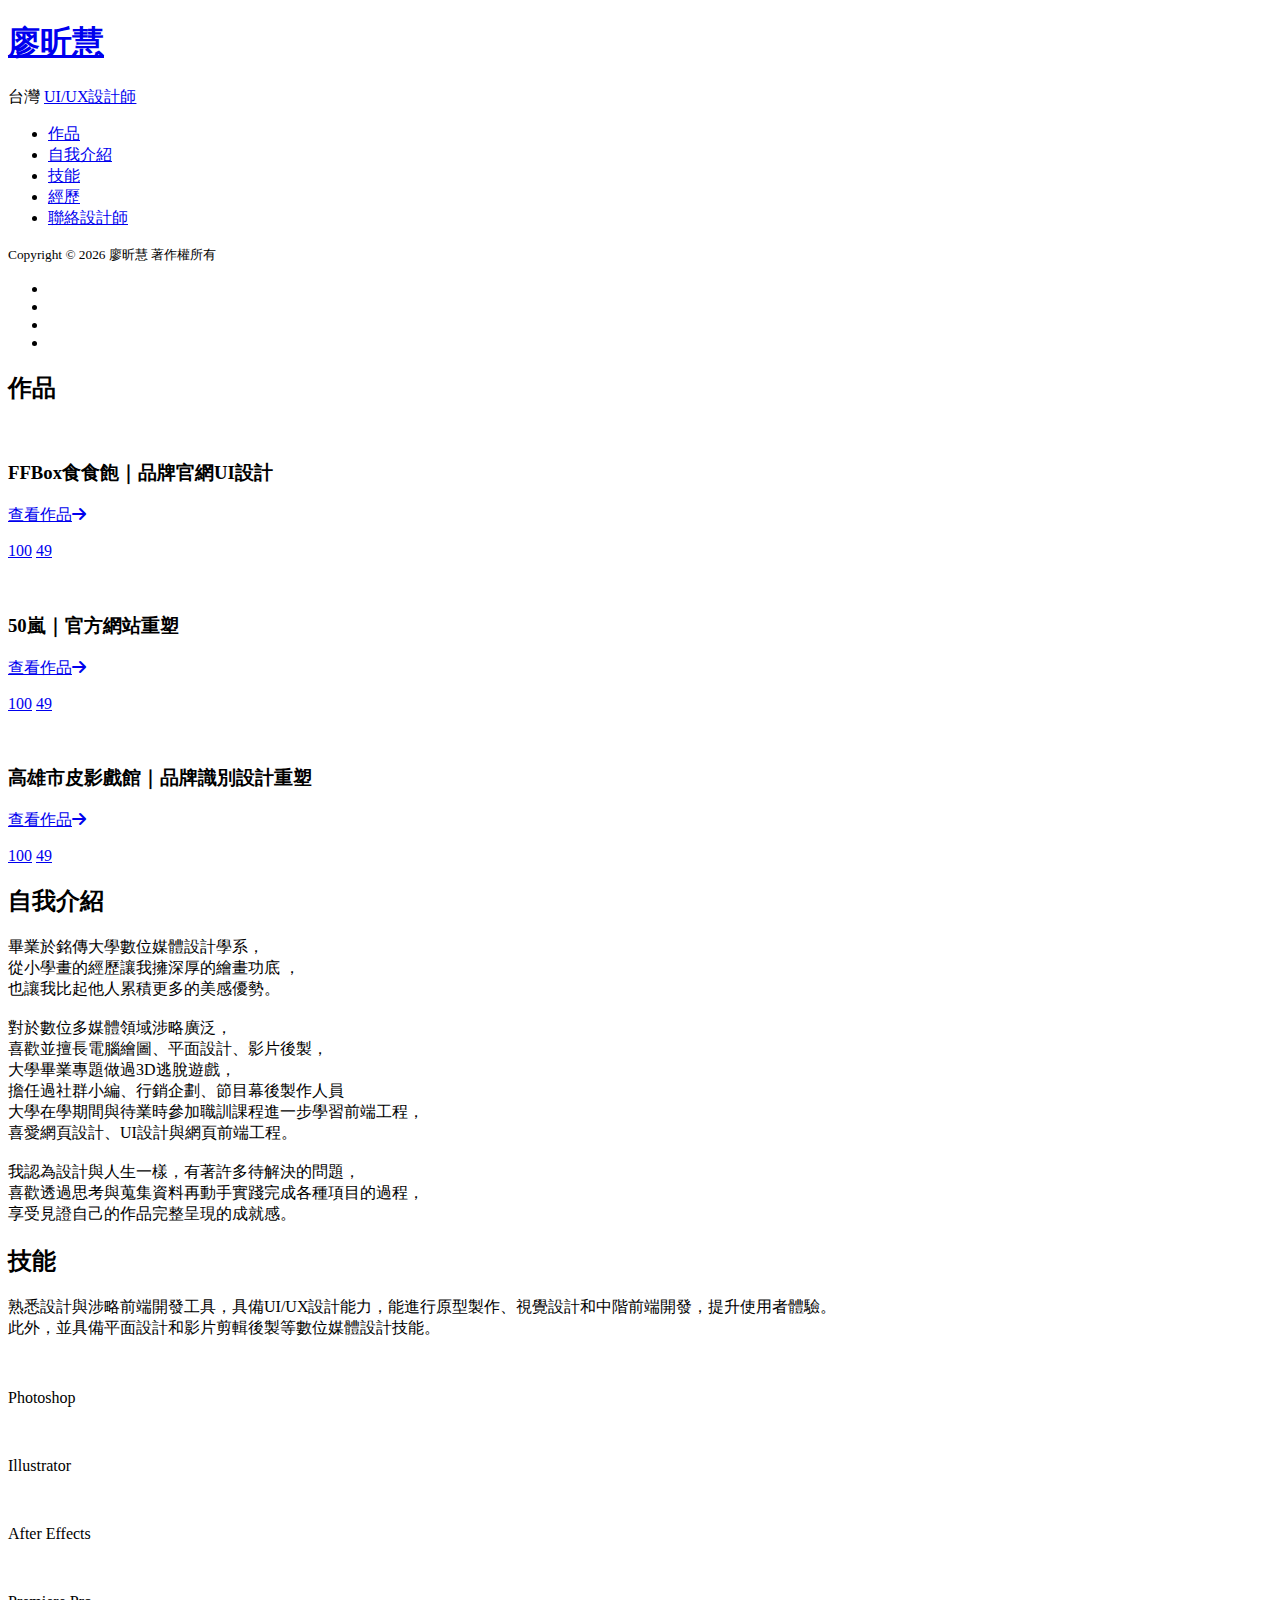
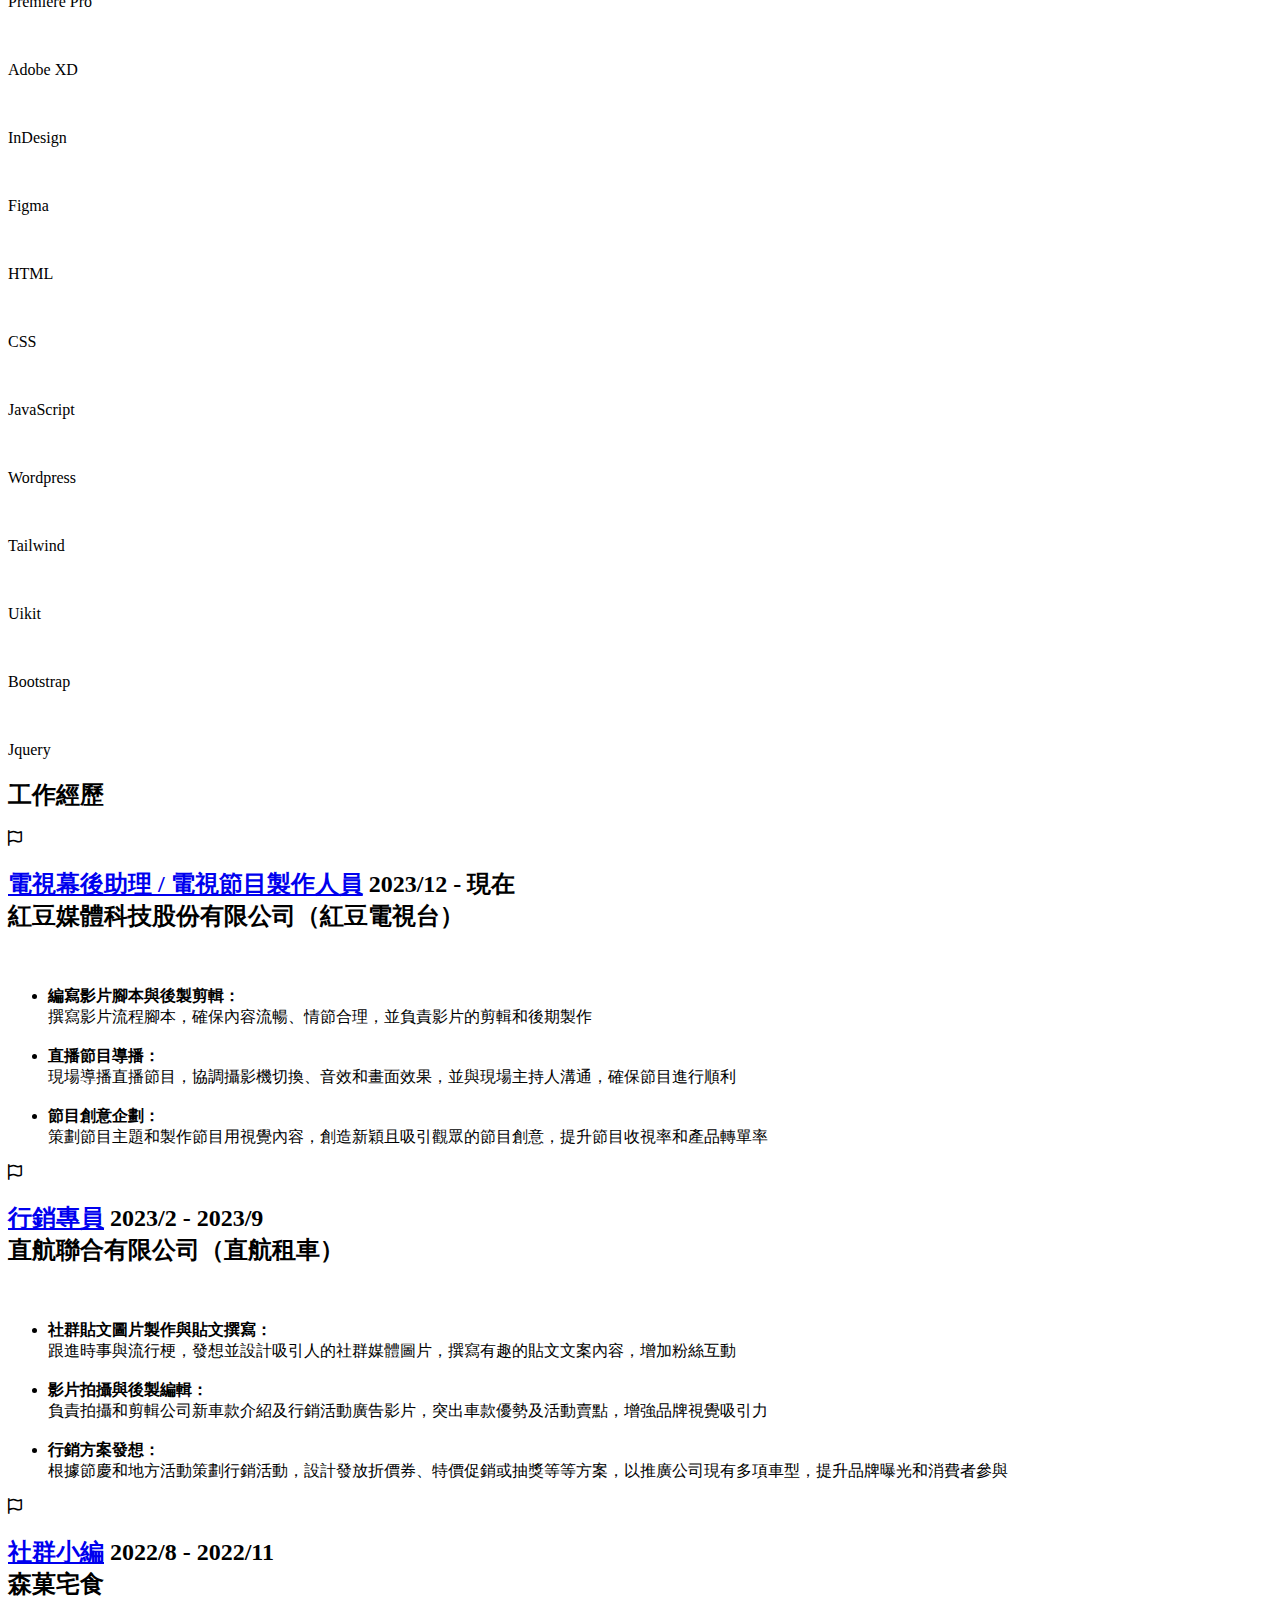
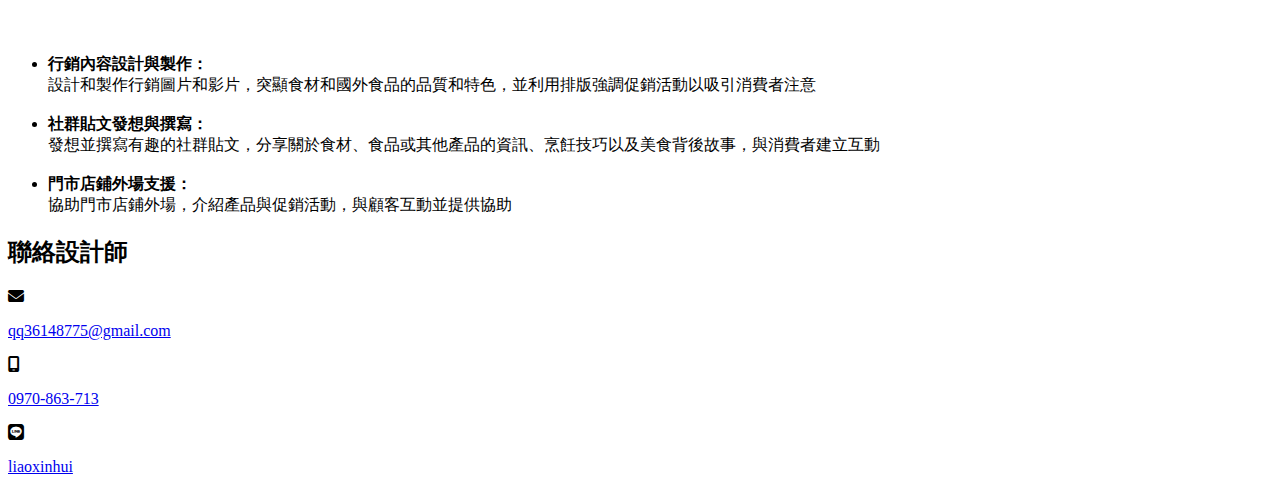
==== index.html @ 2366bced "Add files via upload" ====
<!DOCTYPE HTML>
<html>

<head>
	<meta charset="utf-8">
	<meta http-equiv="X-UA-Compatible" content="IE=edge">
	<title>Jackson Template</title>
	<meta name="viewport" content="width=device-width, initial-scale=1">
	<meta name="description" content="" />
	<meta name="keywords" content="" />
	<meta name="author" content="" />

	<!-- Facebook and Twitter integration -->
	<meta property="og:title" content="" />
	<meta property="og:image" content="" />
	<meta property="og:url" content="" />
	<meta property="og:site_name" content="" />
	<meta property="og:description" content="" />
	<meta name="twitter:title" content="" />
	<meta name="twitter:image" content="" />
	<meta name="twitter:url" content="" />
	<meta name="twitter:card" content="" />

	<!-- Place favicon.ico and apple-touch-icon.png in the root directory -->
	<link rel="shortcut icon" href="favicon.ico">

	<link href="https://fonts.googleapis.com/css?family=Quicksand:300,400,500,700" rel="stylesheet">
	<link href="https://fonts.googleapis.com/css?family=Playfair+Display:400,400i,700" rel="stylesheet">
	<link rel="preconnect" href="https://fonts.googleapis.com">
	<link rel="preconnect" href="https://fonts.gstatic.com" crossorigin>
	<link href="https://fonts.googleapis.com/css2?family=Noto+Sans+TC:wght@100..900&display=swap" rel="stylesheet">

	<!-- Animate.css -->
	<link rel="stylesheet" href="css/animate.css">
	<!-- Icomoon Icon Fonts-->
	<link rel="stylesheet" href="css/icomoon.css">
	<!-- Bootstrap  -->
	<link rel="stylesheet" href="css/bootstrap.css">
	<!-- Flexslider  -->
	<link rel="stylesheet" href="css/flexslider.css">
	<!-- Flaticons  -->
	<link rel="stylesheet" href="fonts/flaticon/font/flaticon.css">
	<!-- Owl Carousel -->
	<link rel="stylesheet" href="css/owl.carousel.min.css">
	<link rel="stylesheet" href="css/owl.theme.default.min.css">
	<!-- Theme style  -->
	<link rel="stylesheet" href="css/style.css">
	<link rel="stylesheet" href="https://cdnjs.cloudflare.com/ajax/libs/font-awesome/6.5.2/css/all.min.css">

	<!-- Modernizr JS -->
	<script src="js/modernizr-2.6.2.min.js"></script>
	<!-- FOR IE9 below -->
	<!--[if lt IE 9]>
	<script src="js/respond.min.js"></script>
	<![endif]-->

</head>

<body>
	<div id="colorlib-page">
		<div class="container-wrap">
			<a href="#" class="js-colorlib-nav-toggle colorlib-nav-toggle" data-toggle="collapse" data-target="#navbar"
				aria-expanded="false" aria-controls="navbar"><i></i></a>
			<aside id="colorlib-aside" role="complementary" class="border js-fullheight ">
				<div class="text-center">
					<div class="author-img" style="background-image: url(images/頭像.jpg);"></div>
					<h1 id="colorlib-logo"><a href="index.html">廖昕慧</a></h1>
					<span class="position">台灣 <a href="#">UI/UX設計師</a></span>
				</div>
				<nav id="colorlib-main-menu" role="navigation" class="navbar">
					<div id="navbar" class="collapse">
						<ul>
							<!-- <li class="active"><a href="#" data-nav-section="home">首頁</a></li> -->
							<li><a href="#" data-nav-section="work">作品</a></li>
							<li><a href="#" data-nav-section="about">自我介紹</a></li>
							<!-- <li><a href="#" data-nav-section="services">服務</a></li> -->
							<li><a href="#" data-nav-section="skills">技能</a></li>
							<!-- <li><a href="#" data-nav-section="education">學歷</a></li> -->
							<li><a href="#" data-nav-section="experience">經歷</a></li>
							<!-- <li><a href="#" data-nav-section="blog">部落格文章</a></li> -->
							<li><a href="#" data-nav-section="contact">聯絡設計師</a></li>
						</ul>
					</div>
				</nav>

				<div class="colorlib-footer">
					<p><small>
							<!-- Link back to Colorlib can't be removed. Template is licensed under CC BY 3.0. -->
							Copyright &copy;
							<script>document.write(new Date().getFullYear());</script> 廖昕慧 著作權所有
							<!-- Made with <i
								class="icon-heart" aria-hidden="true"></i> by <a href="https://colorlib.com"
								target="_blank">Colorlib</a> -->
							<!-- Link back to Colorlib can't be removed. Template is licensed under CC BY 3.0. -->
							<!-- </span> <span>Distributed by <a href="https://themewagon.com"
									target="_blank">ThemeWagon</a></span> <span>Demo Images: <a
									href="https://unsplash.com/" target="_blank">Unsplash.com</a></span> -->
						</small></p>
					<ul>
						<li><a href="#"><i class="icon-facebook2"></i></a></li>
						<li><a href="#"><i class="icon-twitter2"></i></a></li>
						<li><a href="#"><i class="icon-instagram"></i></a></li>
						<li><a href="#"><i class="icon-linkedin2"></i></a></li>
					</ul>
				</div>

			</aside>

			<div id="colorlib-main">
				<!-- <section id="colorlib-hero" class="js-fullheight" data-section="home">
					<div class="flexslider js-fullheight">
						<ul class="slides">
							<li style="background-image: url(images/首頁圖.png);">
								<div class="overlay"></div>
								<div class="container-fluid">
									<div class="row">
										<div
											class="col-md-6 col-md-offset-3 col-md-pull-3 col-sm-12 col-xs-12 js-fullheight slider-text">
											<div class="slider-text-inner js-fullheight">
												<div class="desc">
													<h1>嗨！ <br>我是廖昕慧</h1>
													<h2>我是一名數位媒體設計師 <a href="https://colorlib.com/"
															target="_blank">colorlib.com</a></h2>
													<p><a class="btn btn-primary btn-learn">下載我的履歷 <i
																class="icon-download4"></i></a></p>
												</div>
											</div>
										</div>
									</div>
								</div>
							</li> -->
				<!-- <li style="background-image: url(images/img_bg_2.jpg);">
				   		<div class="overlay"></div>
				   		<div class="container-fluid">
				   			<div class="row">
					   			<div class="col-md-6 col-md-offset-3 col-md-pull-3 col-sm-12 col-xs-12 js-fullheight slider-text">
					   				<div class="slider-text-inner">
					   					<div class="desc">
						   					<h1>I am <br>a Designer</h1>
												<h2>100% html5 bootstrap templates Made by <a href="https://colorlib.com/" target="_blank">colorlib.com</a></h2>
												<p><a class="btn btn-primary btn-learn">View Portfolio <i class="icon-briefcase3"></i></a></p>
											</div>
					   				</div>
					   			</div>
					   		</div>
				   		</div>
				   	</li> -->
				<!-- </ul>
					</div>
				</section> -->


				<section class="colorlib-work" data-section="work">
					<div class="colorlib-narrow-content">
						<div class="row">
							<div class="col-md-12 col-md-offset-3 col-md-pull-3 animate-box"
								data-animate-effect="fadeInLeft">
								<span class="heading-meta"></span>
								<h2 class="colorlib-heading animate-box">作品</h2>
							</div>
						</div>

						<!-- <div class="row row-bottom-padded-sm animate-box" data-animate-effect="fadeInLeft">
							<div class="col-md-12">
								<p class="work-menu"><span><a href="#" class="active">Graphic Design</a></span> <span><a
											href="#">Web Design</a></span> <span><a href="#">Software</a></span>
									<span><a href="#">Apps</a></span>
								</p>
							</div>
						</div> -->

						<div class="row">
							<div class="col-md-12 animate-box" data-animate-effect="fadeInLeft">
								<div class="project" style="background-image: url(images/UI1.png);">
									<img class="inner-img" src="images/ui_banner1.png" alt="">
									<div class="desc">
										<div class="con">
											<h3>FFBox食食飽｜品牌官網UI設計</h3>
											<span><a href="/work.html">查看作品<i
														class="fa-solid fa-arrow-right"></i></a></span>
											<p class="icon">
												<span><a href="#"><i class="icon-share3"></i></a></span>
												<span><a href="#"><i ㄊclass="icon-eye"></i> 100</a></span>
												<span><a href="#"><i class="icon-heart"></i> 49</a></span>
											</p>
										</div>
									</div>
								</div>
							</div>
							<div class="col-md-12 animate-box" data-animate-effect="fadeInRight">
								<div class="project" style="background-image: url(images/UI2.png);">
									<img class="inner-img" src="images/ui_banner2.png" alt="">
									<div class="desc">
										<div class="con">
											<h3>50嵐｜官方網站重塑</h3>
											<span><a href="/work2.html">查看作品<i
														class="fa-solid fa-arrow-right"></i></a></span>
											<p class="icon">
												<span><a href="#"><i class="icon-share3"></i></a></span>
												<span><a href="#"><i class="icon-eye"></i> 100</a></span>
												<span><a href="#"><i class="icon-heart"></i> 49</a></span>
											</p>
										</div>
									</div>
								</div>
							</div>
							<div class="col-md-12 animate-box" data-animate-effect="fadeInTop">
								<div class="project" style="background-image: url(images/UI3.png);">
									<img class="inner-img" src="images/ui_banner3.png" alt="">
									<div class="desc">
										<div class="con">
											<h3>高雄市皮影戲館｜品牌識別設計重塑</h3>
											<span><a href="/work3.html">查看作品<i
														class="fa-solid fa-arrow-right"></i></a></span>
											<p class="icon">
												<span><a href="#"><i class="icon-share3"></i></a></span>
												<span><a href="#"><i class="icon-eye"></i> 100</a></span>
												<span><a href="#"><i class="icon-heart"></i> 49</a></span>
											</p>
										</div>
									</div>
								</div>
							</div>
						</div>
						<!-- <div class="row">
							<div class="col-md-12 animate-box">
								<p><a href="#" class="btn btn-primary btn-lg btn-load-more">Load more <i
											class="icon-reload"></i></a></p>
							</div>
						</div> -->
					</div>
				</section>

				<section class="colorlib-about" data-section="about">
					<div class="colorlib-narrow-content">
						<div class="row">
							<div class="col-md-12">
								<div class="row row-bottom-padded-sm animate-box" data-animate-effect="fadeInLeft">
									<div class="col-md-12">
										<div class="about-desc">
											<span class="heading-meta"> </span>
											<h2 class="colorlib-heading">自我介紹</h2>
											<p>畢業於銘傳大學數位媒體設計學系，<br>從小學畫的經歷讓我擁深厚的繪畫功底
												，<br>也讓我比起他人累積更多的美感優勢。
												<br>
												<br>對於數位多媒體領域涉略廣泛，
												<br>喜歡並擅長電腦繪圖、平面設計、影片後製，
												<br>大學畢業專題做過3D逃脫遊戲，
												<br>擔任過社群小編、行銷企劃、節目幕後製作人員
												<br>大學在學期間與待業時參加職訓課程進一步學習前端工程，
												<br>喜愛網頁設計、UI設計與網頁前端工程。
												<br>
												<br>我認為設計與人生一樣，有著許多待解決的問題，
												<br>喜歡透過思考與蒐集資料再動手實踐完成各種項目的過程，
												<br>享受見證自己的作品完整呈現的成就感。
											</p>
											<p></p>
										</div>
									</div>
								</div>
								<!-- <div class="row">
									<div class="col-md-3 animate-box" data-animate-effect="fadeInLeft">
										<div class="services color-1">
											<span class="icon2"><i class="icon-bulb"></i></span>
											<h3>Graphic Design</h3>
										</div>
									</div>
									<div class="col-md-3 animate-box" data-animate-effect="fadeInRight">
										<div class="services color-2">
											<span class="icon2"><i class="icon-globe-outline"></i></span>
											<h3>Web Design</h3>
										</div>
									</div>
									<div class="col-md-3 animate-box" data-animate-effect="fadeInTop">
										<div class="services color-3">
											<span class="icon2"><i class="icon-data"></i></span>
											<h3>Software</h3>
										</div>
									</div>
									<div class="col-md-3 animate-box" data-animate-effect="fadeInBottom">
										<div class="services color-4">
											<span class="icon2"><i class="icon-phone3"></i></span>
											<h3>Application</h3>
										</div>
									</div>
								</div>
								<div class="row">
									<div class="col-md-12 animate-box" data-animate-effect="fadeInLeft">
										<div class="hire">
											<h2>I am happy to know you <br>that 300+ projects done sucessfully!</h2>
											<a href="#" class="btn-hire">Hire me</a>
										</div>
									</div>
								</div> -->
							</div>
						</div>
					</div>
				</section>

				<!-- <section class="colorlib-services" data-section="services">
					<div class="colorlib-narrow-content">
						<div class="row">
							<div class="col-md-6 col-md-offset-3 col-md-pull-3 animate-box"
								data-animate-effect="fadeInLeft">
								<span class="heading-meta"></span>
								<h2 class="colorlib-heading">以下是我能提供為您的服務</h2>
							</div>
						</div> -->

				<!-- <div class="row row-pt-md">
							<div class="col-md-4 text-center animate-box">
								<div class="services color-1">
									<span class="icon">
										<i class="icon-bulb"></i>
									</span>
									<div class="desc">
										<h3>Innovative Ideas</h3>
										<p>Separated they live in Bookmarksgrove right at the coast of the Semantics</p>
									</div>
								</div>
							</div>
							<div class="col-md-4 text-center animate-box">
								<div class="services color-2">
									<span class="icon">
										<i class="icon-data"></i>
									</span>
									<div class="desc">
										<h3>Software</h3>
										<p>Separated they live in Bookmarksgrove right at the coast of the Semantics</p>
									</div>
								</div>
							</div>
							<div class="col-md-4 text-center animate-box">
								<div class="services color-3">
									<span class="icon">
										<i class="icon-phone3"></i>
									</span>
									<div class="desc">
										<h3>Application</h3>
										<p>Separated they live in Bookmarksgrove right at the coast of the Semantics</p>
									</div>
								</div>
							</div>
							<div class="col-md-4 text-center animate-box">
								<div class="services color-4">
									<span class="icon">
										<i class="icon-layers2"></i>
									</span>
									<div class="desc">
										<h3>Graphic Design</h3>
										<p>Separated they live in Bookmarksgrove right at the coast of the Semantics</p>
									</div>
								</div>
							</div>
							<div class="col-md-4 text-center animate-box">
								<div class="services color-5">
									<span class="icon">
										<i class="icon-data"></i>
									</span>
									<div class="desc">
										<h3>Software</h3>
										<p>Separated they live in Bookmarksgrove right at the coast of the Semantics</p>
									</div>
								</div>
							</div>
							<div class="col-md-4 text-center animate-box">
								<div class="services color-6">
									<span class="icon">
										<i class="icon-phone3"></i>
									</span>
									<div class="desc">
										<h3>Application</h3>
										<p>Separated they live in Bookmarksgrove right at the coast of the Semantics</p>
									</div>
								</div>
							</div>
						</div> -->

				<!-- <div class="row">
							<div class="col-md-5 animate-box" data-animate-effect="fadeInLeft">
								<div class="services color-1">
									<span class="icon2"><i class="icon-bulb"></i></span>
									<h3>UI/UX設計</h3>
									<ul>
										<li>透過使用者研究和原型設計，設計符合使用者體驗和流程的介面</li>
										<li>涉略一定程度的前端工程知識，擁有架設網站以及與工程師溝通的能力</li>
									</ul>
								</div>
							</div>
							<div class="col-md-5 animate-box" data-animate-effect="fadeInRight">
								<div class="services color-2">
									<span class="icon2"><i class="icon-globe-outline"></i></span>
									<h3>平面設計</h3>
									<p>設計品牌識別、海報、名片等平面作品，注重細節和視覺吸引力</p>
								</div>
							</div>
						</div>
						<div class="row">
							<div class="col-md-5 animate-box" data-animate-effect="fadeInTop">
								<div class="services color-3">
									<span class="icon2"><i class="icon-data"></i></span>
									<h3>影片後製剪輯</h3>
									<p>影像剪輯、調色、特效與製作動畫等，製作包含宣傳片、社群媒體內容等影片內容</p>
								</div>
							</div>
							<div class="col-md-5 animate-box" data-animate-effect="fadeInBottom">
								<div class="services color-4">
									<span class="icon2"><i class="icon-phone3"></i></span>
									<h3>插畫繪製</h3>
									<p>數位和傳統媒材皆擅長，創作多樣風格的插畫，包括卡通、寫實等，並能根據需求調整風格</p>
								</div>
							</div>
						</div> -->
				<!-- <div class="row">
							<div class="col-md-12 animate-box" data-animate-effect="fadeInLeft">
								<div class="hire">
									<h2>I am happy to know you <br>that 300+ projects done sucessfully!</h2>
									<a href="#" class="btn-hire">Hire me</a>
								</div>
							</div>
						</div> -->





				<!-- </div>
				</section> -->

				<!-- <div id="colorlib-counter" class="colorlib-counters"
					style="background-image: url(images/cover_bg_1.jpg);" data-stellar-background-ratio="0.5">
					<div class="overlay"></div>
					<div class="colorlib-narrow-content">
						<div class="row">
						</div>
						<div class="row">
							<div class="col-md-3 text-center animate-box">
								<span class="colorlib-counter js-counter" data-from="0" data-to="309" data-speed="5000"
									data-refresh-interval="50"></span>
								<span class="colorlib-counter-label">Cups of coffee</span>
							</div>
							<div class="col-md-3 text-center animate-box">
								<span class="colorlib-counter js-counter" data-from="0" data-to="356" data-speed="5000"
									data-refresh-interval="50"></span>
								<span class="colorlib-counter-label">Projects</span>
							</div>
							<div class="col-md-3 text-center animate-box">
								<span class="colorlib-counter js-counter" data-from="0" data-to="30" data-speed="5000"
									data-refresh-interval="50"></span>
								<span class="colorlib-counter-label">Clients</span>
							</div>
							<div class="col-md-3 text-center animate-box">
								<span class="colorlib-counter js-counter" data-from="0" data-to="10" data-speed="5000"
									data-refresh-interval="50"></span>
								<span class="colorlib-counter-label">Partners</span>
							</div>
						</div>
					</div>
				</div> -->

				<section class="colorlib-skills" data-section="skills">
					<div class="colorlib-narrow-content">
						<div class="row">
							<div class="col-md-6 col-md-offset-3 col-md-pull-3 animate-box"
								data-animate-effect="fadeInLeft">
								<span class="heading-meta"></span>
								<h2 class="colorlib-heading animate-box software">技能</h2>
							</div>
						</div>
						<div class="row">
							<div class="col-md-12 animate-box" data-animate-effect="fadeInLeft">
								<p>熟悉設計與涉略前端開發工具，具備UI/UX設計能力，能進行原型製作、視覺設計和中階前端開發，提升使用者體驗。
									<br>此外，並具備平面設計和影片剪輯後製等數位媒體設計技能。
								</p>
							</div>

							<div class="all_software">
								<div class="col-md-12 animate-box software_group1" data-animate-effect="fadeInLeft">
									<div class="software_group col-md-2">
										<img class="software_icon" src="images/軟體/ps_icon.png" alt="">
										<p>Photoshop</p>
									</div>
									<div class="software_group col-md-2">
										<img class="software_icon" src="images/軟體/ai_icon.png" alt="">
										<p>Illustrator</p>
									</div>
									<div class="software_group col-md-2">
										<img class="software_icon" src="images/軟體/ae_icon.png" alt="">
										<p>After Effects</p>
									</div>
									<div class="software_group col-md-2">
										<img class="software_icon" src="images/軟體/pr_icon.png" alt="">
										<p>Premiere Pro</p>
									</div>
									<div class="software_group col-md-2">
										<img class="software_icon" src="images/軟體/xd_icon.png" alt="">
										<p>Adobe XD</p>
									</div>
								<!-- </div>
								<div class="col-md-12 animate-box" data-animate-effect="fadeInLeft"> -->
									<div class="software_group col-md-2">
										<img class="software_icon" src="images/軟體/id_icon.png" alt="">
										<p>InDesign</p>
									</div>
									<div class="software_group col-md-2">
										<img class="software_icon figma_icon" src="images/軟體/figma_icon.png" alt="">
										<p>Figma</p>
									</div>
									<div class="software_group col-md-2">
										<img class="software_icon frontend_icon" src="images/軟體/html_icon.png" alt="">
										<p>HTML</p>
									</div>
									<div class="software_group col-md-2">
										<img class="software_icon frontend_icon" src="images/軟體/css_icon.png" alt="">
										<p>CSS</p>
									</div>
									<div class="software_group col-md-2">
										<img class="software_icon frontend_icon" src="images/軟體/js_icon.png" alt="">
										<p>JavaScript</p>
									</div>
								<!-- </div>
								<div class="col-md-12 animate-box" data-animate-effect="fadeInLeft"> -->
									<div class="software_group col-md-2">
										<img class="software_icon" src="images/軟體/wordpress_icon.png" alt="">
										<p>Wordpress</p>
									</div>
									<div class="software_group col-md-2">
										<img class="software_icon" src="images/軟體/tailwind_icon.png" alt="">
										<p>Tailwind</p>
									</div>
									<div class="software_group col-md-2">
										<img class="software_icon" src="images/軟體/uikit_icon.png" alt="">
										<p>Uikit</p>
									</div>
									<div class="software_group col-md-2">
										<img class="software_icon" src="images/軟體/bootstrap_icon.png" alt="">
										<p>Bootstrap</p>
									</div>
									<div class="software_group col-md-2">
										<img class="software_icon" src="images/軟體/jquery_icon.png" alt="">
										<p>Jquery</p>
									</div>
								</div>


								<!-- <div class="col-md-6 animate-box" data-animate-effect="fadeInLeft">
								<div class="progress-wrap">
									<h3>Photoshop</h3>
									<div class="progress">
										<div class="progress-bar color-1" role="progressbar" aria-valuenow="75"
											aria-valuemin="0" aria-valuemax="100" style="width:75%">
											<span>75%</span>
										</div>
									</div>
								</div>
							</div>
							<div class="col-md-6 animate-box" data-animate-effect="fadeInRight">
								<div class="progress-wrap">
									<h3>jQuery</h3>
									<div class="progress">
										<div class="progress-bar color-2" role="progressbar" aria-valuenow="60"
											aria-valuemin="0" aria-valuemax="100" style="width:60%">
											<span>60%</span>
										</div>
									</div>
								</div>
							</div>
							<div class="col-md-6 animate-box" data-animate-effect="fadeInLeft">
								<div class="progress-wrap">
									<h3>HTML5</h3>
									<div class="progress">
										<div class="progress-bar color-3" role="progressbar" aria-valuenow="85"
											aria-valuemin="0" aria-valuemax="100" style="width:85%">
											<span>85%</span>
										</div>
									</div>
								</div>
							</div>
							<div class="col-md-6 animate-box" data-animate-effect="fadeInRight">
								<div class="progress-wrap">
									<h3>CSS3</h3>
									<div class="progress">
										<div class="progress-bar color-4" role="progressbar" aria-valuenow="90"
											aria-valuemin="0" aria-valuemax="100" style="width:90%">
											<span>90%</span>
										</div>
									</div>
								</div>
							</div>
							<div class="col-md-6 animate-box" data-animate-effect="fadeInLeft">
								<div class="progress-wrap">
									<h3>WordPress</h3>
									<div class="progress">
										<div class="progress-bar color-5" role="progressbar" aria-valuenow="70"
											aria-valuemin="0" aria-valuemax="100" style="width:70%">
											<span>70%</span>
										</div>
									</div>
								</div>
							</div>
							<div class="col-md-6 animate-box" data-animate-effect="fadeInRight">
								<div class="progress-wrap">
									<h3>SEO</h3>
									<div class="progress">
										<div class="progress-bar color-6" role="progressbar" aria-valuenow="80"
											aria-valuemin="0" aria-valuemax="100" style="width:80%">
											<span>80%</span>
										</div>
									</div>
								</div>
							</div> -->
							</div>
						</div>
				</section>

				<!-- <section class="colorlib-education" data-section="education">
					<div class="colorlib-narrow-content">
						<div class="row">
							<div class="col-md-6 col-md-offset-3 col-md-pull-3 animate-box"
								data-animate-effect="fadeInLeft">
								<span class="heading-meta">Education</span>
								<h2 class="colorlib-heading animate-box">Education</h2>
							</div>
						</div>
						<div class="row">
							<div class="col-md-12 animate-box" data-animate-effect="fadeInLeft">
								<div class="fancy-collapse-panel">
									<div class="panel-group" id="accordion" role="tablist" aria-multiselectable="true">
										<div class="panel panel-default">
											<div class="panel-heading" role="tab" id="headingOne">
												<h4 class="panel-title">
													<a data-toggle="collapse" data-parent="#accordion"
														href="#collapseOne" aria-expanded="true"
														aria-controls="collapseOne">Master Degree Graphic Design
													</a>
												</h4>
											</div>
											<div id="collapseOne" class="panel-collapse collapse in" role="tabpanel"
												aria-labelledby="headingOne">
												<div class="panel-body">
													<div class="row">
														<div class="col-md-6">
															<p>Far far away, behind the word mountains, far from the
																countries Vokalia and Consonantia, there live the blind
																texts. </p>
														</div>
														<div class="col-md-6">
															<p>Separated they live in Bookmarksgrove right at the coast
																of the Semantics, a large language ocean.</p>
														</div>
													</div>
												</div>
											</div>
										</div>
										<div class="panel panel-default">
											<div class="panel-heading" role="tab" id="headingTwo">
												<h4 class="panel-title">
													<a class="collapsed" data-toggle="collapse" data-parent="#accordion"
														href="#collapseTwo" aria-expanded="false"
														aria-controls="collapseTwo">Bachelor Degree of Computer Science
													</a>
												</h4>
											</div>
											<div id="collapseTwo" class="panel-collapse collapse" role="tabpanel"
												aria-labelledby="headingTwo">
												<div class="panel-body">
													<p>Far far away, behind the word <strong>mountains</strong>, far
														from the countries Vokalia and Consonantia, there live the blind
														texts. Separated they live in Bookmarksgrove right at the coast
														of the Semantics, a large language ocean.</p>
													<ul>
														<li>Separated they live in Bookmarksgrove right</li>
														<li>Separated they live in Bookmarksgrove right</li>
													</ul>
												</div>
											</div>
										</div>
										<div class="panel panel-default">
											<div class="panel-heading" role="tab" id="headingThree">
												<h4 class="panel-title">
													<a class="collapsed" data-toggle="collapse" data-parent="#accordion"
														href="#collapseThree" aria-expanded="false"
														aria-controls="collapseThree">Diploma in Information Technology
													</a>
												</h4>
											</div>
											<div id="collapseThree" class="panel-collapse collapse" role="tabpanel"
												aria-labelledby="headingThree">
												<div class="panel-body">
													<p>Far far away, behind the word <strong>mountains</strong>, far
														from the countries Vokalia and Consonantia, there live the blind
														texts. Separated they live in Bookmarksgrove right at the coast
														of the Semantics, a large language ocean.</p>
												</div>
											</div>
										</div>

										<div class="panel panel-default">
											<div class="panel-heading" role="tab" id="headingFour">
												<h4 class="panel-title">
													<a class="collapsed" data-toggle="collapse" data-parent="#accordion"
														href="#collapseFour" aria-expanded="false"
														aria-controls="collapseFour">Diploma in Information Technology
													</a>
												</h4>
											</div>
											<div id="collapseFour" class="panel-collapse collapse" role="tabpanel"
												aria-labelledby="headingFour">
												<div class="panel-body">
													<p>Far far away, behind the word <strong>mountains</strong>, far
														from the countries Vokalia and Consonantia, there live the blind
														texts. Separated they live in Bookmarksgrove right at the coast
														of the Semantics, a large language ocean.</p>
												</div>
											</div>
										</div>

										<div class="panel panel-default">
											<div class="panel-heading" role="tab" id="headingFive">
												<h4 class="panel-title">
													<a class="collapsed" data-toggle="collapse" data-parent="#accordion"
														href="#collapseFive" aria-expanded="false"
														aria-controls="collapseFive">High School Secondary Education
													</a>
												</h4>
											</div>
											<div id="collapseFive" class="panel-collapse collapse" role="tabpanel"
												aria-labelledby="headingFive">
												<div class="panel-body">
													<p>Far far away, behind the word <strong>mountains</strong>, far
														from the countries Vokalia and Consonantia, there live the blind
														texts. Separated they live in Bookmarksgrove right at the coast
														of the Semantics, a large language ocean.</p>
												</div>
											</div>
										</div>
									</div>
								</div>
							</div>
						</div>
					</div>
				</section> -->

				<section class="colorlib-experience" data-section="experience">
					<div class="colorlib-narrow-content">
						<div class="row">
							<div class="col-md-6 col-md-offset-3 col-md-pull-3 animate-box"
								data-animate-effect="fadeInLeft">
								<span class="heading-meta"></span>
								<h2 class="colorlib-heading animate-box">工作經歷</h2>
							</div>
						</div>
						<div class="row">
							<div class="col-md-12">
								<div class="timeline-centered">
									<article class="timeline-entry animate-box" data-animate-effect="fadeInLeft">
										<div class="timeline-entry-inner">

											<div class="timeline-icon color-1">
												<i class="fa-regular fa-flag"></i>
											</div>

											<div class="timeline-label">
												<h2><a href="#">電視幕後助理 / 電視節目製作人員</a>
													<span>2023/12 - 現在</span>
													<br><span class="company_name">紅豆媒體科技股份有限公司（紅豆電視台）</span>
												</h2>
												<br>
												<ul>
													<li><strong>編寫影片腳本與後製剪輯：</strong>
														<br>撰寫影片流程腳本，確保內容流暢、情節合理，並負責影片的剪輯和後期製作
													</li>
													<br>
													<li><strong>直播節目導播：</strong>
														<br>現場導播直播節目，協調攝影機切換、音效和畫面效果，並與現場主持人溝通，確保節目進行順利
													</li>
													<br>
													<li><strong>節目創意企劃：</strong>
														<br>策劃節目主題和製作節目用視覺內容，創造新穎且吸引觀眾的節目創意，提升節目收視率和產品轉單率
													</li>
												</ul>
											</div>
										</div>
									</article>


									<!-- <article class="timeline-entry animate-box" data-animate-effect="fadeInRight">
										<div class="timeline-entry-inner">
											<div class="timeline-icon color-2">
												<i class="icon-pen2"></i>
											</div>
											<div class="timeline-label">
												<h2><a href="#">Front End Developer at Google Company</a>
													<span>2017-2018</span>
												</h2>
												<p>Even the all-powerful Pointing has no control about the blind texts
													it is an almost unorthographic life One day however a small line of
													blind text by the name of Lorem Ipsum decided to leave for the far
													World of Grammar.</p>
											</div>
										</div>
									</article> -->

									<!-- <article class="timeline-entry animate-box" data-animate-effect="fadeInLeft">
										<div class="timeline-entry-inner">
											<div class="timeline-icon color-3">
												<i class="icon-pen2"></i>
											</div>
											<div class="timeline-label">
												<h2><a href="#">System Analyst</a> <span>2017-2018</span></h2>
												<p>Even the all-powerful Pointing has no control about the blind texts
													it is an almost unorthographic life One day however a small line of
													blind text by the name of Lorem Ipsum decided to leave for the far
													World of Grammar.</p>
											</div>
										</div>
									</article> -->

									<article class="timeline-entry animate-box" data-animate-effect="fadeInTop">
										<div class="timeline-entry-inner">
											<div class="timeline-icon color-4">
												<i class="fa-regular fa-flag"></i>
											</div>
											<div class="timeline-label">
												<h2><a href="#">行銷專員</a>
													<span>2023/2 - 2023/9</span>
													<br><span class="company_name">直航聯合有限公司（直航租車）</span>
												</h2>
												<br>
												<ul>
													<li><strong>社群貼文圖片製作與貼文撰寫：</strong>
														<br>跟進時事與流行梗，發想並設計吸引人的社群媒體圖片，撰寫有趣的貼文文案內容，增加粉絲互動
													</li>
													<br>
													<li><strong>影片拍攝與後製編輯：</strong>
														<br>負責拍攝和剪輯公司新車款介紹及行銷活動廣告影片，突出車款優勢及活動賣點，增強品牌視覺吸引力
													</li>
													<br>
													<li><strong>行銷方案發想：</strong>
														<br>根據節慶和地方活動策劃行銷活動，設計發放折價券、特價促銷或抽獎等等方案，以推廣公司現有多項車型，提升品牌曝光和消費者參與
													</li>
												</ul>
											</div>
										</div>
									</article>

									<article class="timeline-entry animate-box" data-animate-effect="fadeInLeft">
										<div class="timeline-entry-inner">
											<div class="timeline-icon color-5">
												<i class="fa-regular fa-flag"></i>
											</div>
											<div class="timeline-label">
												<h2><a href="#">社群小編</a>
													<span>2022/8 - 2022/11</span>
													<br><span class="company_name">森菓宅食</span>
												</h2>
												<br>
												<ul>
													<li><strong>行銷內容設計與製作：</strong>
														<br>設計和製作行銷圖片和影片，突顯食材和國外食品的品質和特色，並利用排版強調促銷活動以吸引消費者注意
													</li>
													<br>
													<li><strong>社群貼文發想與撰寫：</strong>
														<br>發想並撰寫有趣的社群貼文，分享關於食材、食品或其他產品的資訊、烹飪技巧以及美食背後故事，與消費者建立互動
													</li>
													<br>
													<li><strong>門市店鋪外場支援：</strong>
														<br>協助門市店鋪外場，介紹產品與促銷活動，與顧客互動並提供協助
													</li>
												</ul>
											</div>
										</div>
									</article>

									<article class="timeline-entry begin animate-box"
										data-animate-effect="fadeInBottom">
										<div class="timeline-entry-inner">
											<div class="timeline-icon color-none">
											</div>
										</div>
									</article>
								</div>
							</div>
						</div>
					</div>
				</section>

				<!-- <section class="colorlib-work" data-section="work">
					<div class="colorlib-narrow-content">
						<div class="row">
							<div class="col-md-6 col-md-offset-3 col-md-pull-3 animate-box"
								data-animate-effect="fadeInLeft">
								<span class="heading-meta">My Work</span>
								<h2 class="colorlib-heading animate-box">Recent Work</h2>
							</div>
						</div>
						<div class="row row-bottom-padded-sm animate-box" data-animate-effect="fadeInLeft">
							<div class="col-md-12">
								<p class="work-menu"><span><a href="#" class="active">Graphic Design</a></span> <span><a
											href="#">Web Design</a></span> <span><a href="#">Software</a></span>
									<span><a href="#">Apps</a></span>
								</p>
							</div>
						</div>
						<div class="row">
							<div class="col-md-6 animate-box" data-animate-effect="fadeInLeft">
								<div class="project" style="background-image: url(images/img-1.jpg);">
									<div class="desc">
										<div class="con">
											<h3><a href="work.html">Work 01</a></h3>
											<span>Website</span>
											<p class="icon">
												<span><a href="#"><i class="icon-share3"></i></a></span>
												<span><a href="#"><i class="icon-eye"></i> 100</a></span>
												<span><a href="#"><i class="icon-heart"></i> 49</a></span>
											</p>
										</div>
									</div>
								</div>
							</div>
							<div class="col-md-6 animate-box" data-animate-effect="fadeInRight">
								<div class="project" style="background-image: url(images/img-2.jpg);">
									<div class="desc">
										<div class="con">
											<h3><a href="work.html">Work 02</a></h3>
											<span>Animation</span>
											<p class="icon">
												<span><a href="#"><i class="icon-share3"></i></a></span>
												<span><a href="#"><i class="icon-eye"></i> 100</a></span>
												<span><a href="#"><i class="icon-heart"></i> 49</a></span>
											</p>
										</div>
									</div>
								</div>
							</div>
							<div class="col-md-6 animate-box" data-animate-effect="fadeInTop">
								<div class="project" style="background-image: url(images/img-3.jpg);">
									<div class="desc">
										<div class="con">
											<h3><a href="work.html">Work 03</a></h3>
											<span>Illustration</span>
											<p class="icon">
												<span><a href="#"><i class="icon-share3"></i></a></span>
												<span><a href="#"><i class="icon-eye"></i> 100</a></span>
												<span><a href="#"><i class="icon-heart"></i> 49</a></span>
											</p>
										</div>
									</div>
								</div>
							</div>
							<div class="col-md-6 animate-box" data-animate-effect="fadeInBottom">
								<div class="project" style="background-image: url(images/img-4.jpg);">
									<div class="desc">
										<div class="con">
											<h3><a href="work.html">Work 04</a></h3>
											<span>Application</span>
											<p class="icon">
												<span><a href="#"><i class="icon-share3"></i></a></span>
												<span><a href="#"><i class="icon-eye"></i> 100</a></span>
												<span><a href="#"><i class="icon-heart"></i> 49</a></span>
											</p>
										</div>
									</div>
								</div>
							</div>
							<div class="col-md-6 animate-box" data-animate-effect="fadeInLeft">
								<div class="project" style="background-image: url(images/img-5.jpg);">
									<div class="desc">
										<div class="con">
											<h3><a href="work.html">Work 05</a></h3>
											<span>Graphic, Logo</span>
											<p class="icon">
												<span><a href="#"><i class="icon-share3"></i></a></span>
												<span><a href="#"><i class="icon-eye"></i> 100</a></span>
												<span><a href="#"><i class="icon-heart"></i> 49</a></span>
											</p>
										</div>
									</div>
								</div>
							</div>
							<div class="col-md-6 animate-box" data-animate-effect="fadeInRight">
								<div class="project" style="background-image: url(images/img-6.jpg);">
									<div class="desc">
										<div class="con">
											<h3><a href="work.html">Work 06</a></h3>
											<span>Web Design</span>
											<p class="icon">
												<span><a href="#"><i class="icon-share3"></i></a></span>
												<span><a href="#"><i class="icon-eye"></i> 100</a></span>
												<span><a href="#"><i class="icon-heart"></i> 49</a></span>
											</p>
										</div>
									</div>
								</div>
							</div>
						</div>
						<div class="row">
							<div class="col-md-12 animate-box">
								<p><a href="#" class="btn btn-primary btn-lg btn-load-more">Load more <i
											class="icon-reload"></i></a></p>
							</div>
						</div>
					</div>
				</section> -->

				<!-- <section class="colorlib-blog" data-section="blog">
					<div class="colorlib-narrow-content">
						<div class="row">
							<div class="col-md-6 col-md-offset-3 col-md-pull-3 animate-box"
								data-animate-effect="fadeInLeft">
								<span class="heading-meta">Read</span>
								<h2 class="colorlib-heading">Recent Blog</h2>
							</div>
						</div>
						<div class="row">
							<div class="col-md-4 col-sm-6 animate-box" data-animate-effect="fadeInLeft">
								<div class="blog-entry">
									<a href="blog.html" class="blog-img"><img src="images/blog-1.jpg"
											class="img-responsive" alt="HTML5 Bootstrap Template by colorlib.com"></a>
									<div class="desc">
										<span><small>April 14, 2018 </small> | <small> Web Design </small> | <small> <i
													class="icon-bubble3"></i> 4</small></span>
										<h3><a href="blog.html">Renovating National Gallery</a></h3>
										<p>Separated they live in Bookmarksgrove right at the coast of the Semantics, a
											large language ocean.</p>
									</div>
								</div>
							</div>
							<div class="col-md-4 col-sm-6 animate-box" data-animate-effect="fadeInRight">
								<div class="blog-entry">
									<a href="blog.html" class="blog-img"><img src="images/blog-2.jpg"
											class="img-responsive" alt="HTML5 Bootstrap Template by colorlib.com"></a>
									<div class="desc">
										<span><small>April 14, 2018 </small> | <small> Web Design </small> | <small> <i
													class="icon-bubble3"></i> 4</small></span>
										<h3><a href="blog.html">Wordpress for a Beginner</a></h3>
										<p>Separated they live in Bookmarksgrove right at the coast of the Semantics, a
											large language ocean.</p>
									</div>
								</div>
							</div>
							<div class="col-md-4 col-sm-6 animate-box" data-animate-effect="fadeInLeft">
								<div class="blog-entry">
									<a href="blog.html" class="blog-img"><img src="images/blog-3.jpg"
											class="img-responsive" alt="HTML5 Bootstrap Template by colorlib.com"></a>
									<div class="desc">
										<span><small>April 14, 2018 </small> | <small> Inspiration </small> | <small> <i
													class="icon-bubble3"></i> 4</small></span>
										<h3><a href="blog.html">Make website from scratch</a></h3>
										<p>Separated they live in Bookmarksgrove right at the coast of the Semantics, a
											large language ocean.</p>
									</div>
								</div>
							</div>
						</div>
						<div class="row">
							<div class="col-md-12 animate-box">
								<p><a href="#" class="btn btn-primary btn-lg btn-load-more">Load more <i
											class="icon-reload"></i></a></p>
							</div>
						</div>
					</div>
				</section> -->

				<section class="colorlib-contact" data-section="contact">
					<div class="colorlib-narrow-content">
						<div class="row">
							<div class="col-md-6 col-md-offset-3 col-md-pull-3 animate-box"
								data-animate-effect="fadeInLeft">
								<span class="heading-meta"></span>
								<h2 class="colorlib-heading">聯絡設計師</h2>
							</div>
						</div>
						<div class="row">
							<div class="col-md-5">
								<div class="colorlib-feature colorlib-feature-sm animate-box"
									data-animate-effect="fadeInLeft">
									<div class="colorlib-icon">
										<i class="fa-solid fa-envelope"></i>
									</div>
									<div class="colorlib-text">
										<p><a href="mailto:qq36148775@gmail.com">qq36148775@gmail.com</a></p>
									</div>
								</div>

								<div class="colorlib-feature colorlib-feature-sm animate-box"
									data-animate-effect="fadeInLeft">
									<div class="colorlib-icon">
										<i class="fa-solid fa-mobile-screen"></i>
									</div>
									<div class="colorlib-text">
										<p><a href="tel://">0970-863-713</a></p>
									</div>
								</div>

								<div class="colorlib-feature colorlib-feature-sm animate-box"
									data-animate-effect="fadeInLeft">
									<div class="colorlib-icon">
										<i class="fa-brands fa-line"></i>
									</div>
									<div class="colorlib-text">
										<p><a href="https://line.me/ti/p/lDHH4igDYp">liaoxinhui</a></p>
									</div>
								</div>
							</div>
							<!-- <div class="col-md-7 col-md-push-1">
								<div class="row">
									<div class="col-md-10 col-md-offset-1 col-md-pull-1 animate-box"
										data-animate-effect="fadeInRight">
										<form action="">
											<div class="form-group">
												<input type="text" class="form-control" placeholder="Name">
											</div>
											<div class="form-group">
												<input type="text" class="form-control" placeholder="Email">
											</div>
											<div class="form-group">
												<input type="text" class="form-control" placeholder="Subject">
											</div>
											<div class="form-group">
												<textarea name="" id="message" cols="30" rows="7" class="form-control"
													placeholder="Message"></textarea>
											</div>
											<div class="form-group">
												<input type="submit" class="btn btn-primary btn-send-message"
													value="Send Message">
											</div>
										</form>
									</div>

								</div>
							</div> -->
						</div>
					</div>
				</section>

			</div><!-- end:colorlib-main -->
		</div><!-- end:container-wrap -->
	</div><!-- end:colorlib-page -->

	<!-- jQuery -->
	<script src="js/jquery.min.js"></script>
	<!-- jQuery Easing -->
	<script src="js/jquery.easing.1.3.js"></script>
	<!-- Bootstrap -->
	<script src="js/bootstrap.min.js"></script>
	<!-- Waypoints -->
	<script src="js/jquery.waypoints.min.js"></script>
	<!-- Flexslider -->
	<script src="js/jquery.flexslider-min.js"></script>
	<!-- Owl carousel -->
	<script src="js/owl.carousel.min.js"></script>
	<!-- Counters -->
	<script src="js/jquery.countTo.js"></script>


	<!-- MAIN JS -->
	<script src="js/main.js"></script>

</body>

</html>
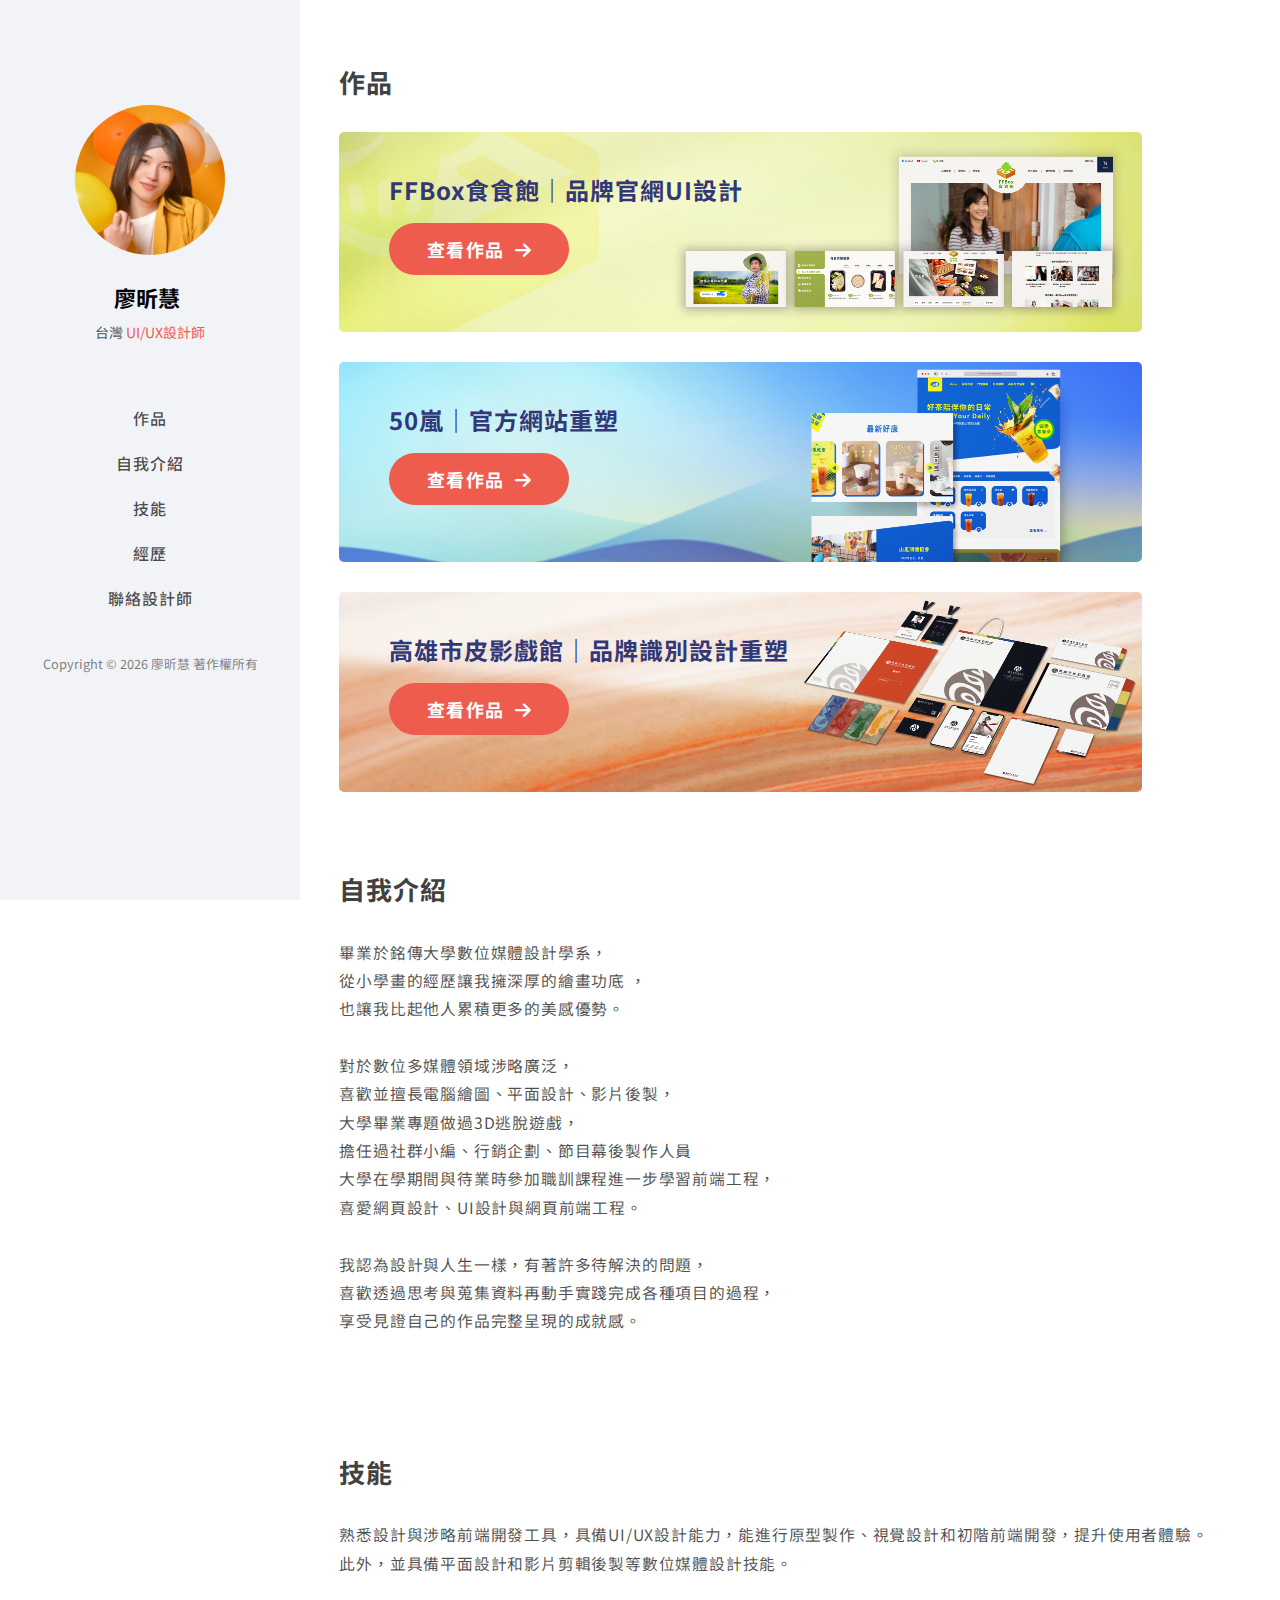
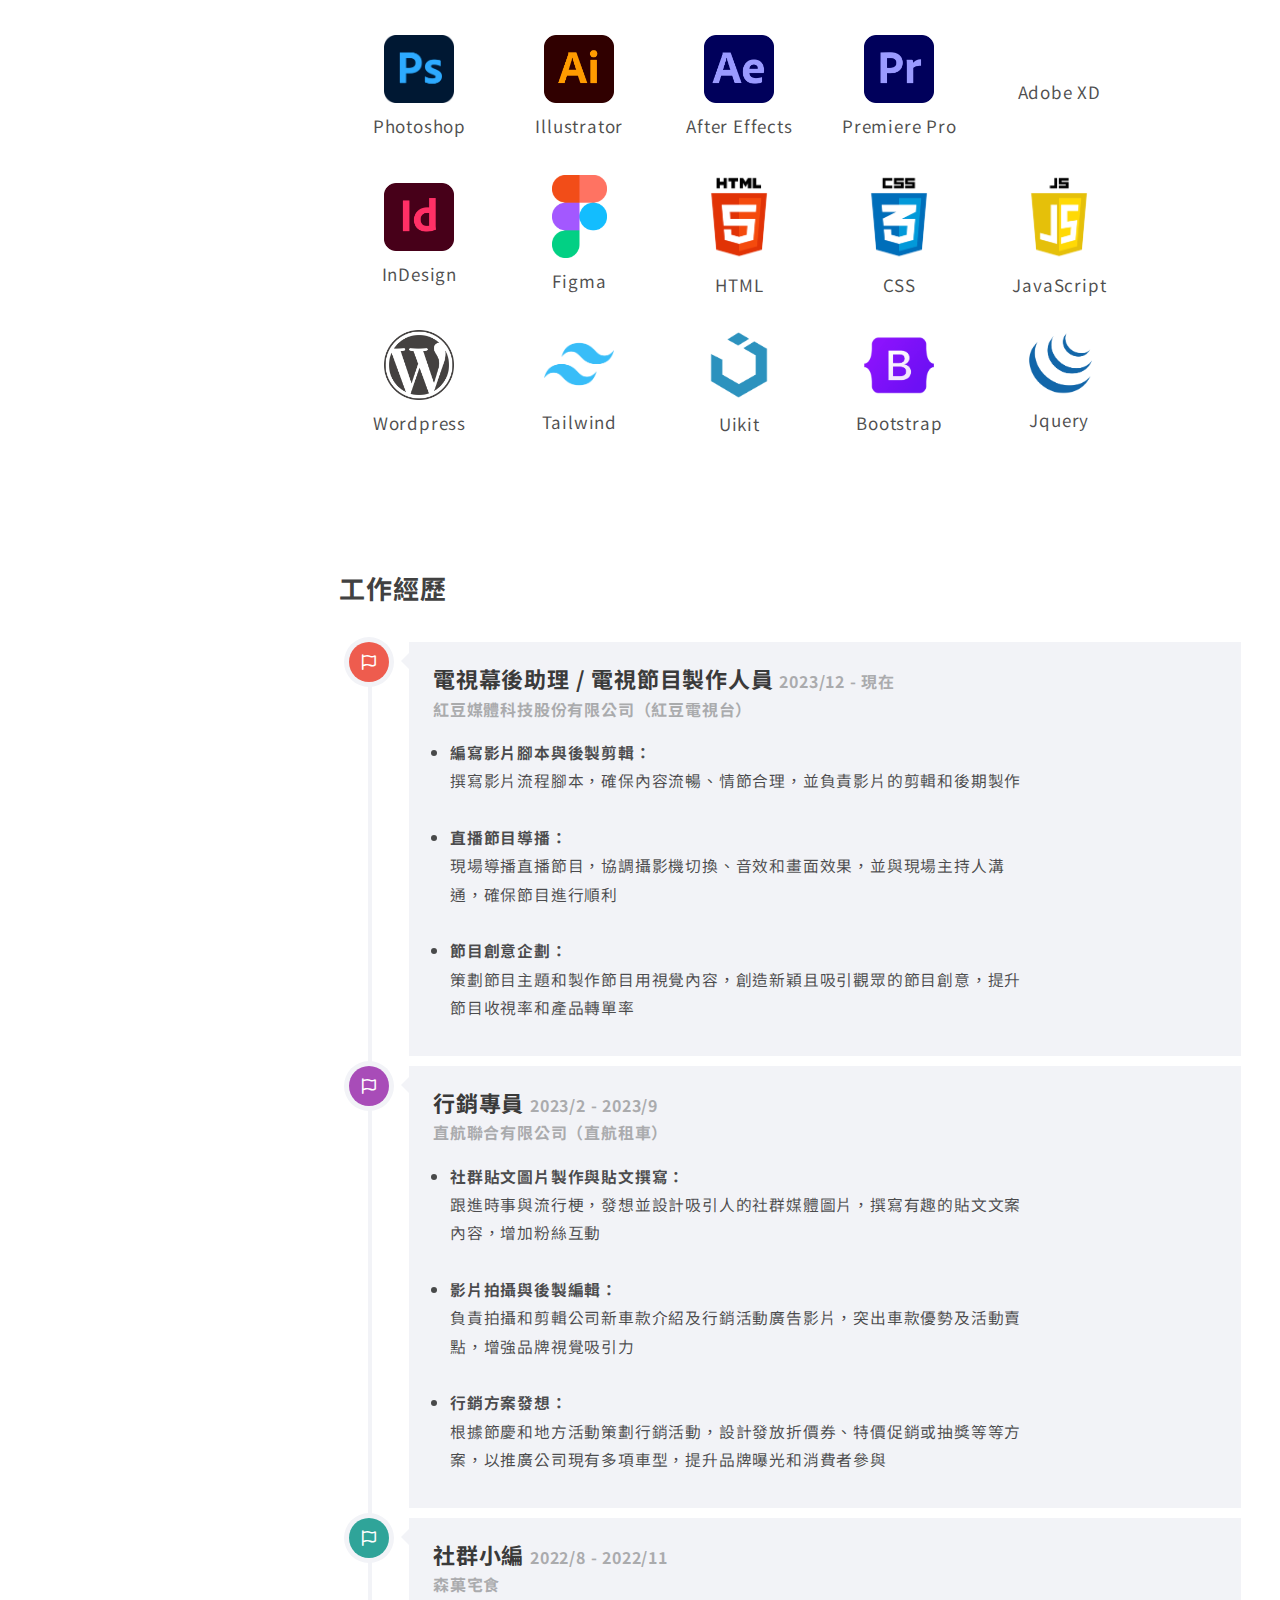
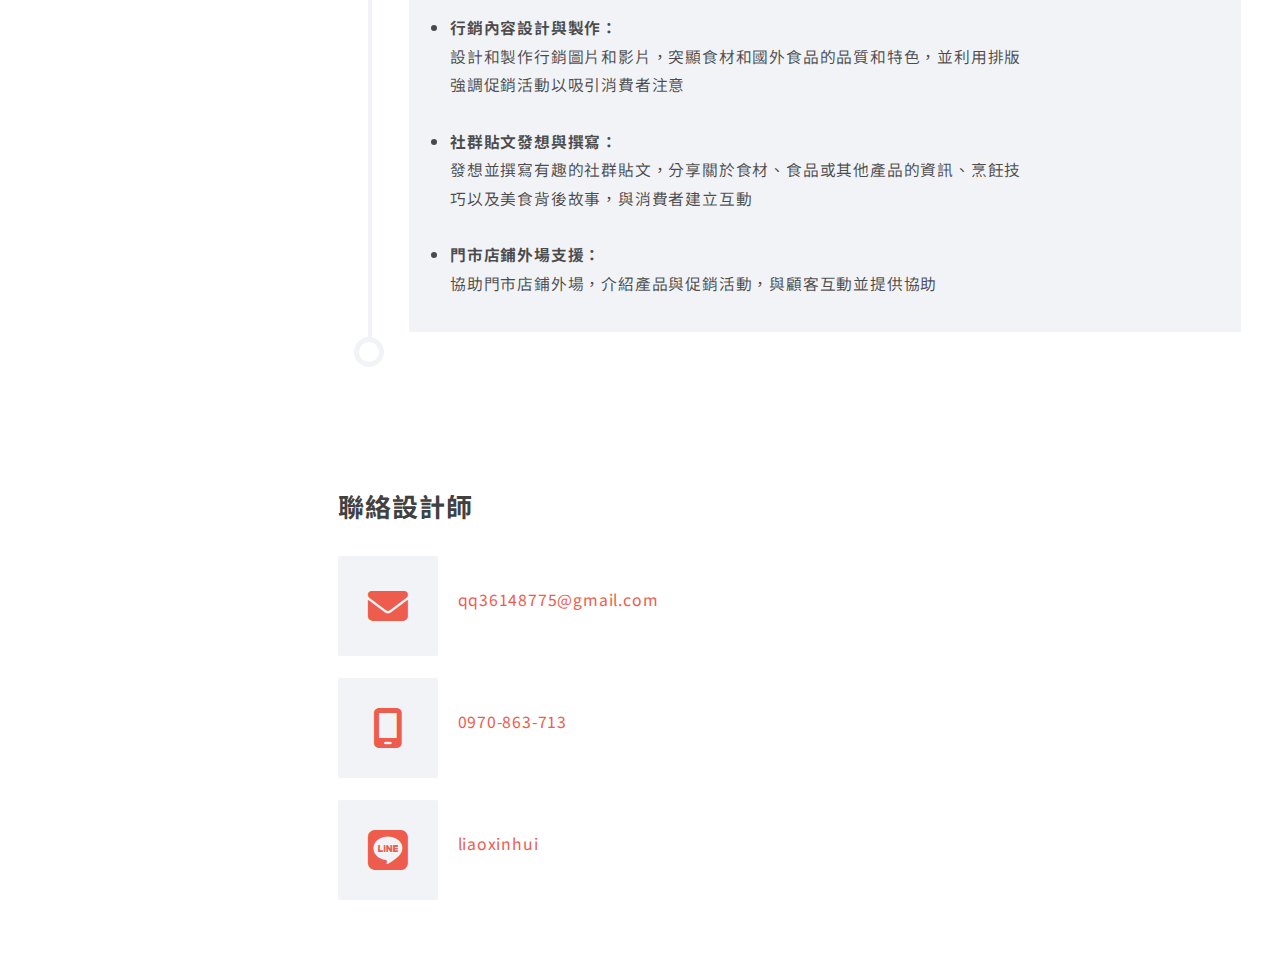
==== commit 6ee2ceb6: "Update index.html" ====
--- a/index.html
+++ b/index.html
@@ -4,7 +4,7 @@
 <head>
 	<meta charset="utf-8">
 	<meta http-equiv="X-UA-Compatible" content="IE=edge">
-	<title>Jackson Template</title>
+	<title>廖昕慧的履歷與作品集</title>
 	<meta name="viewport" content="width=device-width, initial-scale=1">
 	<meta name="description" content="" />
 	<meta name="keywords" content="" />
@@ -176,7 +176,7 @@
 									<div class="desc">
 										<div class="con">
 											<h3>FFBox食食飽｜品牌官網UI設計</h3>
-											<span><a href="/work.html">查看作品<i
+											<span><a href="https://xin26q.github.io/work.html">查看作品<i
 														class="fa-solid fa-arrow-right"></i></a></span>
 											<p class="icon">
 												<span><a href="#"><i class="icon-share3"></i></a></span>
@@ -469,7 +469,7 @@
 						</div>
 						<div class="row">
 							<div class="col-md-12 animate-box" data-animate-effect="fadeInLeft">
-								<p>熟悉設計與涉略前端開發工具，具備UI/UX設計能力，能進行原型製作、視覺設計和中階前端開發，提升使用者體驗。
+								<p>熟悉設計與涉略前端開發工具，具備UI/UX設計能力，能進行原型製作、視覺設計和初階前端開發，提升使用者體驗。
 									<br>此外，並具備平面設計和影片剪輯後製等數位媒體設計技能。
 								</p>
 							</div>
@@ -1159,4 +1159,4 @@
 
 </body>
 
-</html>+</html>
--- a/css/icomoon.css
+++ b/css/icomoon.css
@@ -0,0 +1,1791 @@
+@font-face {
+  font-family: 'icomoon';
+  src:  url('fonts/icomoon.eot?6py85u');
+  src:  url('fonts/icomoon.eot?6py85u#iefix') format('embedded-opentype'),
+    url('fonts/icomoon.ttf?6py85u') format('truetype'),
+    url('fonts/icomoon.woff?6py85u') format('woff'),
+    url('fonts/icomoon.svg?6py85u#icomoon') format('svg');
+  font-weight: normal;
+  font-style: normal;
+}
+
+[class^="icon-"], [class*=" icon-"] {
+  /* use !important to prevent issues with browser extensions that change fonts */
+  font-family: 'icomoon' !important;
+  speak: none;
+  font-style: normal;
+  font-weight: normal;
+  font-variant: normal;
+  text-transform: none;
+  line-height: 1;
+
+  /* Better Font Rendering =========== */
+  -webkit-font-smoothing: antialiased;
+  -moz-osx-font-smoothing: grayscale;
+}
+
+.icon-times:before {
+  content: "\e930";
+}
+.icon-tick:before {
+  content: "\e931";
+}
+.icon-plus:before {
+  content: "\e932";
+}
+.icon-minus:before {
+  content: "\e933";
+}
+.icon-equals:before {
+  content: "\e934";
+}
+.icon-divide:before {
+  content: "\e935";
+}
+.icon-chevron-right:before {
+  content: "\e936";
+}
+.icon-chevron-left:before {
+  content: "\e937";
+}
+.icon-arrow-right-thick:before {
+  content: "\e938";
+}
+.icon-arrow-left-thick:before {
+  content: "\e939";
+}
+.icon-th-small:before {
+  content: "\e93a";
+}
+.icon-th-menu:before {
+  content: "\e93b";
+}
+.icon-th-list:before {
+  content: "\e93c";
+}
+.icon-th-large:before {
+  content: "\e93d";
+}
+.icon-home:before {
+  content: "\e93e";
+}
+.icon-arrow-forward:before {
+  content: "\e93f";
+}
+.icon-arrow-back:before {
+  content: "\e940";
+}
+.icon-rss:before {
+  content: "\e941";
+}
+.icon-location:before {
+  content: "\e942";
+}
+.icon-link:before {
+  content: "\e943";
+}
+.icon-image:before {
+  content: "\e944";
+}
+.icon-arrow-up-thick:before {
+  content: "\e945";
+}
+.icon-arrow-down-thick:before {
+  content: "\e946";
+}
+.icon-starburst:before {
+  content: "\e947";
+}
+.icon-starburst-outline:before {
+  content: "\e948";
+}
+.icon-star3:before {
+  content: "\e949";
+}
+.icon-flow-children:before {
+  content: "\e94a";
+}
+.icon-export:before {
+  content: "\e94b";
+}
+.icon-delete2:before {
+  content: "\e94c";
+}
+.icon-delete-outline:before {
+  content: "\e94d";
+}
+.icon-cloud-storage:before {
+  content: "\e94e";
+}
+.icon-wi-fi:before {
+  content: "\e94f";
+}
+.icon-heart:before {
+  content: "\e950";
+}
+.icon-flash:before {
+  content: "\e951";
+}
+.icon-cancel:before {
+  content: "\e952";
+}
+.icon-backspace:before {
+  content: "\e953";
+}
+.icon-attachment:before {
+  content: "\e954";
+}
+.icon-arrow-move:before {
+  content: "\e955";
+}
+.icon-warning:before {
+  content: "\e956";
+}
+.icon-user:before {
+  content: "\e957";
+}
+.icon-radar:before {
+  content: "\e958";
+}
+.icon-lock-open:before {
+  content: "\e959";
+}
+.icon-lock-closed:before {
+  content: "\e95a";
+}
+.icon-location-arrow:before {
+  content: "\e95b";
+}
+.icon-info:before {
+  content: "\e95c";
+}
+.icon-user-delete:before {
+  content: "\e95d";
+}
+.icon-user-add:before {
+  content: "\e95e";
+}
+.icon-media-pause:before {
+  content: "\e95f";
+}
+.icon-group:before {
+  content: "\e960";
+}
+.icon-chart-pie:before {
+  content: "\e961";
+}
+.icon-chart-line:before {
+  content: "\e962";
+}
+.icon-chart-bar:before {
+  content: "\e963";
+}
+.icon-chart-area:before {
+  content: "\e964";
+}
+.icon-video:before {
+  content: "\e965";
+}
+.icon-point-of-interest:before {
+  content: "\e966";
+}
+.icon-infinity:before {
+  content: "\e967";
+}
+.icon-globe:before {
+  content: "\e968";
+}
+.icon-eye:before {
+  content: "\e969";
+}
+.icon-cog:before {
+  content: "\e96a";
+}
+.icon-camera:before {
+  content: "\e96b";
+}
+.icon-upload:before {
+  content: "\e96c";
+}
+.icon-scissors:before {
+  content: "\e96d";
+}
+.icon-refresh:before {
+  content: "\e96e";
+}
+.icon-pin:before {
+  content: "\e96f";
+}
+.icon-key:before {
+  content: "\e970";
+}
+.icon-info-large:before {
+  content: "\e971";
+}
+.icon-eject:before {
+  content: "\e972";
+}
+.icon-download:before {
+  content: "\e973";
+}
+.icon-zoom:before {
+  content: "\e974";
+}
+.icon-zoom-out:before {
+  content: "\e975";
+}
+.icon-zoom-in:before {
+  content: "\e976";
+}
+.icon-sort-numerically:before {
+  content: "\e977";
+}
+.icon-sort-alphabetically:before {
+  content: "\e978";
+}
+.icon-input-checked:before {
+  content: "\e979";
+}
+.icon-calender:before {
+  content: "\e97a";
+}
+.icon-world2:before {
+  content: "\e97b";
+}
+.icon-notes:before {
+  content: "\e97c";
+}
+.icon-code:before {
+  content: "\e97d";
+}
+.icon-arrow-sync:before {
+  content: "\e97e";
+}
+.icon-arrow-shuffle:before {
+  content: "\e97f";
+}
+.icon-arrow-repeat:before {
+  content: "\e980";
+}
+.icon-arrow-minimise:before {
+  content: "\e981";
+}
+.icon-arrow-maximise:before {
+  content: "\e982";
+}
+.icon-arrow-loop:before {
+  content: "\e983";
+}
+.icon-anchor:before {
+  content: "\e984";
+}
+.icon-spanner:before {
+  content: "\e985";
+}
+.icon-puzzle:before {
+  content: "\e986";
+}
+.icon-power:before {
+  content: "\e987";
+}
+.icon-plane:before {
+  content: "\e988";
+}
+.icon-pi:before {
+  content: "\e989";
+}
+.icon-phone:before {
+  content: "\e98a";
+}
+.icon-microphone2:before {
+  content: "\e98b";
+}
+.icon-media-rewind:before {
+  content: "\e98c";
+}
+.icon-flag:before {
+  content: "\e98d";
+}
+.icon-adjust-brightness:before {
+  content: "\e98e";
+}
+.icon-waves:before {
+  content: "\e98f";
+}
+.icon-social-twitter:before {
+  content: "\e990";
+}
+.icon-social-facebook:before {
+  content: "\e991";
+}
+.icon-social-dribbble:before {
+  content: "\e992";
+}
+.icon-media-stop:before {
+  content: "\e993";
+}
+.icon-media-record:before {
+  content: "\e994";
+}
+.icon-media-play:before {
+  content: "\e995";
+}
+.icon-media-fast-forward:before {
+  content: "\e996";
+}
+.icon-media-eject:before {
+  content: "\e997";
+}
+.icon-social-vimeo:before {
+  content: "\e998";
+}
+.icon-social-tumbler:before {
+  content: "\e999";
+}
+.icon-social-skype:before {
+  content: "\e99a";
+}
+.icon-social-pinterest:before {
+  content: "\e99b";
+}
+.icon-social-linkedin:before {
+  content: "\e99c";
+}
+.icon-social-last-fm:before {
+  content: "\e99d";
+}
+.icon-social-github:before {
+  content: "\e99e";
+}
+.icon-social-flickr:before {
+  content: "\e99f";
+}
+.icon-at:before {
+  content: "\e9a0";
+}
+.icon-times-outline:before {
+  content: "\e9a1";
+}
+.icon-plus-outline:before {
+  content: "\e9a2";
+}
+.icon-minus-outline:before {
+  content: "\e9a3";
+}
+.icon-tick-outline:before {
+  content: "\e9a4";
+}
+.icon-th-large-outline:before {
+  content: "\e9a5";
+}
+.icon-equals-outline:before {
+  content: "\e9a6";
+}
+.icon-divide-outline:before {
+  content: "\e9a7";
+}
+.icon-chevron-right-outline:before {
+  content: "\e9a8";
+}
+.icon-chevron-left-outline:before {
+  content: "\e9a9";
+}
+.icon-arrow-right-outline:before {
+  content: "\e9aa";
+}
+.icon-arrow-left-outline:before {
+  content: "\e9ab";
+}
+.icon-th-small-outline:before {
+  content: "\e9ac";
+}
+.icon-th-menu-outline:before {
+  content: "\e9ad";
+}
+.icon-th-list-outline:before {
+  content: "\e9ae";
+}
+.icon-news2:before {
+  content: "\e9b1";
+}
+.icon-home-outline:before {
+  content: "\e9b2";
+}
+.icon-arrow-up-outline:before {
+  content: "\e9b3";
+}
+.icon-arrow-forward-outline:before {
+  content: "\e9b4";
+}
+.icon-arrow-down-outline:before {
+  content: "\e9b5";
+}
+.icon-arrow-back-outline:before {
+  content: "\e9b6";
+}
+.icon-trash3:before {
+  content: "\e9b7";
+}
+.icon-rss-outline:before {
+  content: "\e9b8";
+}
+.icon-message:before {
+  content: "\e9b9";
+}
+.icon-location-outline:before {
+  content: "\e9ba";
+}
+.icon-link-outline:before {
+  content: "\e9bb";
+}
+.icon-image-outline:before {
+  content: "\e9bc";
+}
+.icon-export-outline:before {
+  content: "\e9bd";
+}
+.icon-cross:before {
+  content: "\e9be";
+}
+.icon-wi-fi-outline:before {
+  content: "\e9bf";
+}
+.icon-star-outline:before {
+  content: "\e9c0";
+}
+.icon-media-pause-outline:before {
+  content: "\e9c1";
+}
+.icon-mail:before {
+  content: "\e9c2";
+}
+.icon-heart-outline:before {
+  content: "\e9c3";
+}
+.icon-flash-outline:before {
+  content: "\e9c4";
+}
+.icon-cancel-outline:before {
+  content: "\e9c5";
+}
+.icon-beaker:before {
+  content: "\e9c6";
+}
+.icon-arrow-move-outline:before {
+  content: "\e9c7";
+}
+.icon-watch2:before {
+  content: "\e9c8";
+}
+.icon-warning-outline:before {
+  content: "\e9c9";
+}
+.icon-time:before {
+  content: "\e9ca";
+}
+.icon-radar-outline:before {
+  content: "\e9cb";
+}
+.icon-lock-open-outline:before {
+  content: "\e9cc";
+}
+.icon-location-arrow-outline:before {
+  content: "\e9cd";
+}
+.icon-info-outline:before {
+  content: "\e9ce";
+}
+.icon-backspace-outline:before {
+  content: "\e9cf";
+}
+.icon-attachment-outline:before {
+  content: "\e9d0";
+}
+.icon-user-outline:before {
+  content: "\e9d1";
+}
+.icon-user-delete-outline:before {
+  content: "\e9d2";
+}
+.icon-user-add-outline:before {
+  content: "\e9d3";
+}
+.icon-lock-closed-outline:before {
+  content: "\e9d4";
+}
+.icon-group-outline:before {
+  content: "\e9d5";
+}
+.icon-chart-pie-outline:before {
+  content: "\e9d6";
+}
+.icon-chart-line-outline:before {
+  content: "\e9d7";
+}
+.icon-chart-bar-outline:before {
+  content: "\e9d8";
+}
+.icon-chart-area-outline:before {
+  content: "\e9d9";
+}
+.icon-video-outline:before {
+  content: "\e9da";
+}
+.icon-point-of-interest-outline:before {
+  content: "\e9db";
+}
+.icon-map:before {
+  content: "\e9dc";
+}
+.icon-key-outline:before {
+  content: "\e9dd";
+}
+.icon-infinity-outline:before {
+  content: "\e9de";
+}
+.icon-globe-outline:before {
+  content: "\e9df";
+}
+.icon-eye-outline:before {
+  content: "\e9e0";
+}
+.icon-cog-outline:before {
+  content: "\e9e1";
+}
+.icon-camera-outline:before {
+  content: "\e9e2";
+}
+.icon-upload-outline:before {
+  content: "\e9e3";
+}
+.icon-support:before {
+  content: "\e9e4";
+}
+.icon-scissors-outline:before {
+  content: "\e9e5";
+}
+.icon-refresh-outline:before {
+  content: "\e9e6";
+}
+.icon-info-large-outline:before {
+  content: "\e9e7";
+}
+.icon-eject-outline:before {
+  content: "\e9e8";
+}
+.icon-download-outline:before {
+  content: "\e9e9";
+}
+.icon-battery-mid:before {
+  content: "\e9ea";
+}
+.icon-battery-low:before {
+  content: "\e9eb";
+}
+.icon-battery-high:before {
+  content: "\e9ec";
+}
+.icon-zoom-outline:before {
+  content: "\e9ed";
+}
+.icon-zoom-out-outline:before {
+  content: "\e9ee";
+}
+.icon-zoom-in-outline:before {
+  content: "\e9ef";
+}
+.icon-tag3:before {
+  content: "\e9f0";
+}
+.icon-tabs-outline:before {
+  content: "\e9f1";
+}
+.icon-pin-outline:before {
+  content: "\e9f2";
+}
+.icon-message-typing:before {
+  content: "\e9f3";
+}
+.icon-directions:before {
+  content: "\e9f4";
+}
+.icon-battery-full:before {
+  content: "\e9f5";
+}
+.icon-battery-charge:before {
+  content: "\e9f6";
+}
+.icon-pipette:before {
+  content: "\e9f7";
+}
+.icon-pencil:before {
+  content: "\e9f8";
+}
+.icon-folder:before {
+  content: "\e9f9";
+}
+.icon-folder-delete:before {
+  content: "\e9fa";
+}
+.icon-folder-add:before {
+  content: "\e9fb";
+}
+.icon-edit:before {
+  content: "\e9fc";
+}
+.icon-document:before {
+  content: "\e9fd";
+}
+.icon-document-delete:before {
+  content: "\e9fe";
+}
+.icon-document-add:before {
+  content: "\e9ff";
+}
+.icon-brush:before {
+  content: "\ea00";
+}
+.icon-thumbs-up:before {
+  content: "\ea01";
+}
+.icon-thumbs-down:before {
+  content: "\ea02";
+}
+.icon-pen:before {
+  content: "\ea03";
+}
+.icon-sort-numerically-outline:before {
+  content: "\ea04";
+}
+.icon-sort-alphabetically-outline:before {
+  content: "\ea05";
+}
+.icon-social-last-fm-circular:before {
+  content: "\ea06";
+}
+.icon-social-github-circular:before {
+  content: "\ea07";
+}
+.icon-compass:before {
+  content: "\ea08";
+}
+.icon-bookmark:before {
+  content: "\ea09";
+}
+.icon-input-checked-outline:before {
+  content: "\ea0a";
+}
+.icon-code-outline:before {
+  content: "\ea0b";
+}
+.icon-calender-outline:before {
+  content: "\ea0c";
+}
+.icon-business-card:before {
+  content: "\ea0d";
+}
+.icon-arrow-up:before {
+  content: "\ea0e";
+}
+.icon-arrow-sync-outline:before {
+  content: "\ea0f";
+}
+.icon-arrow-right:before {
+  content: "\ea10";
+}
+.icon-arrow-repeat-outline:before {
+  content: "\ea11";
+}
+.icon-arrow-loop-outline:before {
+  content: "\ea12";
+}
+.icon-arrow-left:before {
+  content: "\ea13";
+}
+.icon-flow-switch:before {
+  content: "\ea14";
+}
+.icon-flow-parallel:before {
+  content: "\ea15";
+}
+.icon-flow-merge:before {
+  content: "\ea16";
+}
+.icon-document-text:before {
+  content: "\ea17";
+}
+.icon-clipboard:before {
+  content: "\ea18";
+}
+.icon-calculator:before {
+  content: "\ea19";
+}
+.icon-arrow-minimise-outline:before {
+  content: "\ea1a";
+}
+.icon-arrow-maximise-outline:before {
+  content: "\ea1b";
+}
+.icon-arrow-down:before {
+  content: "\ea1c";
+}
+.icon-gift:before {
+  content: "\ea1d";
+}
+.icon-film:before {
+  content: "\ea1e";
+}
+.icon-database:before {
+  content: "\ea1f";
+}
+.icon-bell:before {
+  content: "\ea20";
+}
+.icon-anchor-outline:before {
+  content: "\ea21";
+}
+.icon-adjust-contrast:before {
+  content: "\ea22";
+}
+.icon-world-outline:before {
+  content: "\ea23";
+}
+.icon-shopping-bag:before {
+  content: "\ea24";
+}
+.icon-power-outline:before {
+  content: "\ea25";
+}
+.icon-notes-outline:before {
+  content: "\ea26";
+}
+.icon-device-tablet:before {
+  content: "\ea27";
+}
+.icon-device-phone:before {
+  content: "\ea28";
+}
+.icon-device-laptop:before {
+  content: "\ea29";
+}
+.icon-device-desktop:before {
+  content: "\ea2a";
+}
+.icon-briefcase:before {
+  content: "\ea2b";
+}
+.icon-stopwatch:before {
+  content: "\ea2c";
+}
+.icon-spanner-outline:before {
+  content: "\ea2d";
+}
+.icon-puzzle-outline:before {
+  content: "\ea2e";
+}
+.icon-printer:before {
+  content: "\ea2f";
+}
+.icon-pi-outline:before {
+  content: "\ea30";
+}
+.icon-lightbulb:before {
+  content: "\ea31";
+}
+.icon-flag-outline:before {
+  content: "\ea32";
+}
+.icon-contacts:before {
+  content: "\ea33";
+}
+.icon-archive2:before {
+  content: "\ea34";
+}
+.icon-weather-stormy:before {
+  content: "\ea35";
+}
+.icon-weather-shower:before {
+  content: "\ea36";
+}
+.icon-weather-partly-sunny:before {
+  content: "\ea37";
+}
+.icon-weather-downpour:before {
+  content: "\ea38";
+}
+.icon-weather-cloudy:before {
+  content: "\ea39";
+}
+.icon-plane-outline:before {
+  content: "\ea3a";
+}
+.icon-phone-outline:before {
+  content: "\ea3b";
+}
+.icon-microphone-outline:before {
+  content: "\ea3c";
+}
+.icon-weather-windy:before {
+  content: "\ea3d";
+}
+.icon-weather-windy-cloudy:before {
+  content: "\ea3e";
+}
+.icon-weather-sunny:before {
+  content: "\ea3f";
+}
+.icon-weather-snow:before {
+  content: "\ea40";
+}
+.icon-weather-night:before {
+  content: "\ea41";
+}
+.icon-media-stop-outline:before {
+  content: "\ea42";
+}
+.icon-media-rewind-outline:before {
+  content: "\ea43";
+}
+.icon-media-record-outline:before {
+  content: "\ea44";
+}
+.icon-media-play-outline:before {
+  content: "\ea45";
+}
+.icon-media-fast-forward-outline:before {
+  content: "\ea46";
+}
+.icon-media-eject-outline:before {
+  content: "\ea47";
+}
+.icon-wine:before {
+  content: "\ea48";
+}
+.icon-waves-outline:before {
+  content: "\ea49";
+}
+.icon-ticket:before {
+  content: "\ea4a";
+}
+.icon-tags:before {
+  content: "\ea4b";
+}
+.icon-plug:before {
+  content: "\ea4c";
+}
+.icon-headphones:before {
+  content: "\ea4d";
+}
+.icon-credit-card:before {
+  content: "\ea4e";
+}
+.icon-coffee:before {
+  content: "\ea4f";
+}
+.icon-book:before {
+  content: "\ea50";
+}
+.icon-beer:before {
+  content: "\ea51";
+}
+.icon-volume2:before {
+  content: "\ea52";
+}
+.icon-volume-up:before {
+  content: "\ea53";
+}
+.icon-volume-mute:before {
+  content: "\ea54";
+}
+.icon-volume-down:before {
+  content: "\ea55";
+}
+.icon-social-vimeo-circular:before {
+  content: "\ea56";
+}
+.icon-social-twitter-circular:before {
+  content: "\ea57";
+}
+.icon-social-pinterest-circular:before {
+  content: "\ea58";
+}
+.icon-social-linkedin-circular:before {
+  content: "\ea59";
+}
+.icon-social-facebook-circular:before {
+  content: "\ea5a";
+}
+.icon-social-dribbble-circular:before {
+  content: "\ea5b";
+}
+.icon-tree:before {
+  content: "\ea5c";
+}
+.icon-thermometer2:before {
+  content: "\ea5d";
+}
+.icon-social-tumbler-circular:before {
+  content: "\ea5e";
+}
+.icon-social-skype-outline:before {
+  content: "\ea5f";
+}
+.icon-social-flickr-circular:before {
+  content: "\ea60";
+}
+.icon-social-at-circular:before {
+  content: "\ea61";
+}
+.icon-shopping-cart:before {
+  content: "\ea62";
+}
+.icon-messages:before {
+  content: "\ea63";
+}
+.icon-leaf:before {
+  content: "\ea64";
+}
+.icon-feather:before {
+  content: "\ea65";
+}
+.icon-eye2:before {
+  content: "\e064";
+}
+.icon-paper-clip:before {
+  content: "\e065";
+}
+.icon-mail5:before {
+  content: "\e066";
+}
+.icon-toggle:before {
+  content: "\e067";
+}
+.icon-layout:before {
+  content: "\e068";
+}
+.icon-link2:before {
+  content: "\e069";
+}
+.icon-bell2:before {
+  content: "\e06a";
+}
+.icon-lock3:before {
+  content: "\e06b";
+}
+.icon-unlock:before {
+  content: "\e06c";
+}
+.icon-ribbon2:before {
+  content: "\e06d";
+}
+.icon-image2:before {
+  content: "\e06e";
+}
+.icon-signal:before {
+  content: "\e06f";
+}
+.icon-target3:before {
+  content: "\e070";
+}
+.icon-clipboard3:before {
+  content: "\e071";
+}
+.icon-clock3:before {
+  content: "\e072";
+}
+.icon-watch:before {
+  content: "\e073";
+}
+.icon-air-play:before {
+  content: "\e074";
+}
+.icon-camera3:before {
+  content: "\e075";
+}
+.icon-video2:before {
+  content: "\e076";
+}
+.icon-disc:before {
+  content: "\e077";
+}
+.icon-printer3:before {
+  content: "\e078";
+}
+.icon-monitor:before {
+  content: "\e079";
+}
+.icon-server:before {
+  content: "\e07a";
+}
+.icon-cog2:before {
+  content: "\e07b";
+}
+.icon-heart3:before {
+  content: "\e07c";
+}
+.icon-paragraph:before {
+  content: "\e07d";
+}
+.icon-align-justify:before {
+  content: "\e07e";
+}
+.icon-align-left:before {
+  content: "\e07f";
+}
+.icon-align-center:before {
+  content: "\e080";
+}
+.icon-align-right:before {
+  content: "\e081";
+}
+.icon-book2:before {
+  content: "\e082";
+}
+.icon-layers2:before {
+  content: "\e083";
+}
+.icon-stack2:before {
+  content: "\e084";
+}
+.icon-stack-2:before {
+  content: "\e085";
+}
+.icon-paper:before {
+  content: "\e086";
+}
+.icon-paper-stack:before {
+  content: "\e087";
+}
+.icon-search3:before {
+  content: "\e088";
+}
+.icon-zoom-in2:before {
+  content: "\e089";
+}
+.icon-zoom-out2:before {
+  content: "\e08a";
+}
+.icon-reply2:before {
+  content: "\e08b";
+}
+.icon-circle-plus:before {
+  content: "\e08c";
+}
+.icon-circle-minus:before {
+  content: "\e08d";
+}
+.icon-circle-check:before {
+  content: "\e08e";
+}
+.icon-circle-cross:before {
+  content: "\e08f";
+}
+.icon-square-plus:before {
+  content: "\e090";
+}
+.icon-square-minus:before {
+  content: "\e091";
+}
+.icon-square-check:before {
+  content: "\e092";
+}
+.icon-square-cross:before {
+  content: "\e093";
+}
+.icon-microphone:before {
+  content: "\e094";
+}
+.icon-record:before {
+  content: "\e095";
+}
+.icon-skip-back:before {
+  content: "\e096";
+}
+.icon-rewind:before {
+  content: "\e097";
+}
+.icon-play4:before {
+  content: "\e098";
+}
+.icon-pause3:before {
+  content: "\e099";
+}
+.icon-stop3:before {
+  content: "\e09a";
+}
+.icon-fast-forward:before {
+  content: "\e09b";
+}
+.icon-skip-forward:before {
+  content: "\e09c";
+}
+.icon-shuffle2:before {
+  content: "\e09d";
+}
+.icon-repeat:before {
+  content: "\e09e";
+}
+.icon-folder2:before {
+  content: "\e09f";
+}
+.icon-umbrella:before {
+  content: "\e0a0";
+}
+.icon-moon:before {
+  content: "\e0a1";
+}
+.icon-thermometer:before {
+  content: "\e0a2";
+}
+.icon-drop:before {
+  content: "\e0a3";
+}
+.icon-sun2:before {
+  content: "\e0a4";
+}
+.icon-cloud3:before {
+  content: "\e0a5";
+}
+.icon-cloud-upload2:before {
+  content: "\e0a6";
+}
+.icon-cloud-download2:before {
+  content: "\e0a7";
+}
+.icon-upload4:before {
+  content: "\e0a8";
+}
+.icon-download4:before {
+  content: "\e0a9";
+}
+.icon-location3:before {
+  content: "\e0aa";
+}
+.icon-location-2:before {
+  content: "\e0ab";
+}
+.icon-map3:before {
+  content: "\e0ac";
+}
+.icon-battery:before {
+  content: "\e0ad";
+}
+.icon-head:before {
+  content: "\e0ae";
+}
+.icon-briefcase3:before {
+  content: "\e0af";
+}
+.icon-speech-bubble:before {
+  content: "\e0b0";
+}
+.icon-anchor2:before {
+  content: "\e0b1";
+}
+.icon-globe2:before {
+  content: "\e0b2";
+}
+.icon-box:before {
+  content: "\e0b3";
+}
+.icon-reload:before {
+  content: "\e0b4";
+}
+.icon-share3:before {
+  content: "\e0b5";
+}
+.icon-marquee:before {
+  content: "\e0b6";
+}
+.icon-marquee-plus:before {
+  content: "\e0b7";
+}
+.icon-marquee-minus:before {
+  content: "\e0b8";
+}
+.icon-tag:before {
+  content: "\e0b9";
+}
+.icon-power2:before {
+  content: "\e0ba";
+}
+.icon-command2:before {
+  content: "\e0bb";
+}
+.icon-alt:before {
+  content: "\e0bc";
+}
+.icon-esc:before {
+  content: "\e0bd";
+}
+.icon-bar-graph:before {
+  content: "\e0be";
+}
+.icon-bar-graph-2:before {
+  content: "\e0bf";
+}
+.icon-pie-graph:before {
+  content: "\e0c0";
+}
+.icon-star:before {
+  content: "\e0c1";
+}
+.icon-arrow-left3:before {
+  content: "\e0c2";
+}
+.icon-arrow-right3:before {
+  content: "\e0c3";
+}
+.icon-arrow-up3:before {
+  content: "\e0c4";
+}
+.icon-arrow-down3:before {
+  content: "\e0c5";
+}
+.icon-volume:before {
+  content: "\e0c6";
+}
+.icon-mute:before {
+  content: "\e0c7";
+}
+.icon-content-right:before {
+  content: "\e100";
+}
+.icon-content-left:before {
+  content: "\e101";
+}
+.icon-grid2:before {
+  content: "\e102";
+}
+.icon-grid-2:before {
+  content: "\e103";
+}
+.icon-columns:before {
+  content: "\e104";
+}
+.icon-loader:before {
+  content: "\e105";
+}
+.icon-bag:before {
+  content: "\e106";
+}
+.icon-ban:before {
+  content: "\e107";
+}
+.icon-flag3:before {
+  content: "\e108";
+}
+.icon-trash:before {
+  content: "\e109";
+}
+.icon-expand2:before {
+  content: "\e110";
+}
+.icon-contract:before {
+  content: "\e111";
+}
+.icon-maximize:before {
+  content: "\e112";
+}
+.icon-minimize:before {
+  content: "\e113";
+}
+.icon-plus2:before {
+  content: "\e114";
+}
+.icon-minus2:before {
+  content: "\e115";
+}
+.icon-check:before {
+  content: "\e116";
+}
+.icon-cross2:before {
+  content: "\e117";
+}
+.icon-move:before {
+  content: "\e118";
+}
+.icon-delete:before {
+  content: "\e119";
+}
+.icon-menu5:before {
+  content: "\e120";
+}
+.icon-archive:before {
+  content: "\e121";
+}
+.icon-inbox:before {
+  content: "\e122";
+}
+.icon-outbox:before {
+  content: "\e123";
+}
+.icon-file:before {
+  content: "\e124";
+}
+.icon-file-add:before {
+  content: "\e125";
+}
+.icon-file-subtract:before {
+  content: "\e126";
+}
+.icon-help:before {
+  content: "\e127";
+}
+.icon-open:before {
+  content: "\e128";
+}
+.icon-ellipsis:before {
+  content: "\e129";
+}
+.icon-heart4:before {
+  content: "\e900";
+}
+.icon-cloud4:before {
+  content: "\e901";
+}
+.icon-star2:before {
+  content: "\e902";
+}
+.icon-tv2:before {
+  content: "\e903";
+}
+.icon-sound:before {
+  content: "\e904";
+}
+.icon-video3:before {
+  content: "\e905";
+}
+.icon-trash2:before {
+  content: "\e906";
+}
+.icon-user2:before {
+  content: "\e907";
+}
+.icon-key3:before {
+  content: "\e908";
+}
+.icon-search4:before {
+  content: "\e909";
+}
+.icon-settings:before {
+  content: "\e90a";
+}
+.icon-camera4:before {
+  content: "\e90b";
+}
+.icon-tag2:before {
+  content: "\e90c";
+}
+.icon-lock4:before {
+  content: "\e90d";
+}
+.icon-bulb:before {
+  content: "\e90e";
+}
+.icon-pen2:before {
+  content: "\e90f";
+}
+.icon-diamond:before {
+  content: "\e910";
+}
+.icon-display2:before {
+  content: "\e911";
+}
+.icon-location4:before {
+  content: "\e912";
+}
+.icon-eye3:before {
+  content: "\e913";
+}
+.icon-bubble3:before {
+  content: "\e914";
+}
+.icon-stack3:before {
+  content: "\e915";
+}
+.icon-cup:before {
+  content: "\e916";
+}
+.icon-phone3:before {
+  content: "\e917";
+}
+.icon-news:before {
+  content: "\e918";
+}
+.icon-mail6:before {
+  content: "\e919";
+}
+.icon-like:before {
+  content: "\e91a";
+}
+.icon-photo:before {
+  content: "\e91b";
+}
+.icon-note:before {
+  content: "\e91c";
+}
+.icon-clock4:before {
+  content: "\e91d";
+}
+.icon-paperplane:before {
+  content: "\e91e";
+}
+.icon-params:before {
+  content: "\e91f";
+}
+.icon-banknote:before {
+  content: "\e920";
+}
+.icon-data:before {
+  content: "\e921";
+}
+.icon-music2:before {
+  content: "\e922";
+}
+.icon-megaphone2:before {
+  content: "\e923";
+}
+.icon-study:before {
+  content: "\e924";
+}
+.icon-lab2:before {
+  content: "\e925";
+}
+.icon-food:before {
+  content: "\e926";
+}
+.icon-t-shirt:before {
+  content: "\e927";
+}
+.icon-fire2:before {
+  content: "\e928";
+}
+.icon-clip:before {
+  content: "\e929";
+}
+.icon-shop:before {
+  content: "\e92a";
+}
+.icon-calendar3:before {
+  content: "\e92b";
+}
+.icon-wallet2:before {
+  content: "\e92c";
+}
+.icon-vynil:before {
+  content: "\e92d";
+}
+.icon-truck2:before {
+  content: "\e92e";
+}
+.icon-world:before {
+  content: "\e92f";
+}
+.icon-spinner6:before {
+  content: "\e9af";
+}
+.icon-spinner7:before {
+  content: "\e9b0";
+}
+.icon-amazon:before {
+  content: "\eab7";
+}
+.icon-google:before {
+  content: "\eab8";
+}
+.icon-google2:before {
+  content: "\eab9";
+}
+.icon-google3:before {
+  content: "\eaba";
+}
+.icon-google-plus:before {
+  content: "\eabb";
+}
+.icon-google-plus2:before {
+  content: "\eabc";
+}
+.icon-google-plus3:before {
+  content: "\eabd";
+}
+.icon-hangouts:before {
+  content: "\eabe";
+}
+.icon-google-drive:before {
+  content: "\eabf";
+}
+.icon-facebook2:before {
+  content: "\eac0";
+}
+.icon-facebook22:before {
+  content: "\eac1";
+}
+.icon-instagram:before {
+  content: "\eac2";
+}
+.icon-whatsapp:before {
+  content: "\eac3";
+}
+.icon-spotify:before {
+  content: "\eac4";
+}
+.icon-telegram:before {
+  content: "\eac5";
+}
+.icon-twitter2:before {
+  content: "\eac6";
+}
+.icon-vine:before {
+  content: "\eac7";
+}
+.icon-vk:before {
+  content: "\eac8";
+}
+.icon-renren:before {
+  content: "\eac9";
+}
+.icon-sina-weibo:before {
+  content: "\eaca";
+}
+.icon-rss2:before {
+  content: "\eacb";
+}
+.icon-rss22:before {
+  content: "\eacc";
+}
+.icon-youtube:before {
+  content: "\eacd";
+}
+.icon-youtube2:before {
+  content: "\eace";
+}
+.icon-twitch:before {
+  content: "\eacf";
+}
+.icon-vimeo:before {
+  content: "\ead0";
+}
+.icon-vimeo2:before {
+  content: "\ead1";
+}
+.icon-lanyrd:before {
+  content: "\ead2";
+}
+.icon-flickr:before {
+  content: "\ead3";
+}
+.icon-flickr2:before {
+  content: "\ead4";
+}
+.icon-flickr3:before {
+  content: "\ead5";
+}
+.icon-flickr4:before {
+  content: "\ead6";
+}
+.icon-dribbble2:before {
+  content: "\ead7";
+}
+.icon-behance:before {
+  content: "\ead8";
+}
+.icon-behance2:before {
+  content: "\ead9";
+}
+.icon-deviantart:before {
+  content: "\eada";
+}
+.icon-500px:before {
+  content: "\eadb";
+}
+.icon-steam:before {
+  content: "\eadc";
+}
+.icon-steam2:before {
+  content: "\eadd";
+}
+.icon-dropbox:before {
+  content: "\eade";
+}
+.icon-onedrive:before {
+  content: "\eadf";
+}
+.icon-github:before {
+  content: "\eae0";
+}
+.icon-npm:before {
+  content: "\eae1";
+}
+.icon-basecamp:before {
+  content: "\eae2";
+}
+.icon-trello:before {
+  content: "\eae3";
+}
+.icon-wordpress:before {
+  content: "\eae4";
+}
+.icon-joomla:before {
+  content: "\eae5";
+}
+.icon-ello:before {
+  content: "\eae6";
+}
+.icon-blogger:before {
+  content: "\eae7";
+}
+.icon-blogger2:before {
+  content: "\eae8";
+}
+.icon-tumblr2:before {
+  content: "\eae9";
+}
+.icon-tumblr22:before {
+  content: "\eaea";
+}
+.icon-yahoo:before {
+  content: "\eaeb";
+}
+.icon-yahoo2:before {
+  content: "\eaec";
+}
+.icon-tux:before {
+  content: "\eaed";
+}
+.icon-appleinc:before {
+  content: "\eaee";
+}
+.icon-finder:before {
+  content: "\eaef";
+}
+.icon-android:before {
+  content: "\eaf0";
+}
+.icon-windows:before {
+  content: "\eaf1";
+}
+.icon-windows8:before {
+  content: "\eaf2";
+}
+.icon-soundcloud:before {
+  content: "\eaf3";
+}
+.icon-soundcloud2:before {
+  content: "\eaf4";
+}
+.icon-skype:before {
+  content: "\eaf5";
+}
+.icon-reddit:before {
+  content: "\eaf6";
+}
+.icon-hackernews:before {
+  content: "\eaf7";
+}
+.icon-wikipedia:before {
+  content: "\eaf8";
+}
+.icon-linkedin2:before {
+  content: "\eaf9";
+}
+.icon-linkedin22:before {
+  content: "\eafa";
+}
+.icon-lastfm:before {
+  content: "\eafb";
+}
+.icon-lastfm2:before {
+  content: "\eafc";
+}
+.icon-delicious:before {
+  content: "\eafd";
+}
+.icon-stumbleupon:before {
+  content: "\eafe";
+}
+.icon-stumbleupon2:before {
+  content: "\eaff";
+}
+.icon-stackoverflow:before {
+  content: "\eb00";
+}
+.icon-pinterest:before {
+  content: "\eb01";
+}
+.icon-pinterest2:before {
+  content: "\eb02";
+}
+.icon-xing:before {
+  content: "\eb03";
+}
+.icon-xing2:before {
+  content: "\eb04";
+}
+.icon-flattr:before {
+  content: "\eb05";
+}
+.icon-foursquare:before {
+  content: "\eb06";
+}
+.icon-yelp:before {
+  content: "\eb07";
+}
+.icon-paypal:before {
+  content: "\eb08";
+}
+.icon-chrome:before {
+  content: "\eb09";
+}
+.icon-firefox:before {
+  content: "\eb0a";
+}
+.icon-IE:before {
+  content: "\eb0b";
+}
+.icon-edge:before {
+  content: "\eb0c";
+}
+.icon-safari:before {
+  content: "\eb0d";
+}
+.icon-opera:before {
+  content: "\eb0e";
+}
+.icon-file-pdf:before {
+  content: "\eb0f";
+}
+.icon-file-openoffice:before {
+  content: "\eb10";
+}
+.icon-file-word:before {
+  content: "\eb11";
+}
+.icon-file-excel:before {
+  content: "\eb12";
+}
+.icon-libreoffice:before {
+  content: "\eb13";
+}
+.icon-html-five:before {
+  content: "\eb14";
+}
+.icon-html-five2:before {
+  content: "\eb15";
+}
+.icon-css3:before {
+  content: "\eb16";
+}
+.icon-git:before {
+  content: "\eb17";
+}
+.icon-codepen:before {
+  content: "\eb18";
+}
+.icon-svg:before {
+  content: "\eb19";
+}
+.icon-IcoMoon:before {
+  content: "\eb1a";
+}
+
--- a/css/style.css
+++ b/css/style.css
@@ -0,0 +1,2594 @@
+@font-face {
+  font-family: "Noto Sans TC", sans-serif;
+  src: url("../fonts/icomoon/icomoon.eot?srf3rx");
+  src: url("../fonts/icomoon/icomoon.eot?srf3rx#iefix") format("embedded-opentype"), url("../fonts/icomoon/icomoon.ttf?srf3rx") format("truetype"), url("../fonts/icomoon/icomoon.woff?srf3rx") format("woff"), url("../fonts/icomoon/icomoon.svg?srf3rx#icomoon") format("svg");
+  font-weight: normal;
+  font-style: normal;
+}
+
+/* =======================================================
+*
+* 	Template Style 
+*	Edit this section
+*
+* ======================================================= */
+body {
+  font-family: "Noto Sans TC", sans-serif;
+  font-weight: 400;
+  font-size: 15px;
+  line-height: 1.8;
+  color: rgba(0, 0, 0, 0.7);
+}
+
+@media screen and (max-width: 992px) {
+  body {
+    font-size: 16px;
+  }
+}
+
+a {
+  /* color: #2c98f0; */
+  color: #ee5c4e;
+  -webkit-transition: 0.5s;
+  -o-transition: 0.5s;
+  transition: 0.5s;
+}
+
+a:hover,
+a:active,
+a:focus {
+  /* color: #2c98f0; */
+  color: #ee5c4e;
+  outline: none;
+  text-decoration: none !important;
+}
+
+p {
+  margin-bottom: 1.5em;
+}
+
+h1,
+h2,
+/* h3, */
+h4,
+h5,
+h6 {
+  color: #000;
+  font-family: "Noto Sans TC", sans-serif;
+  font-weight: 900;
+  margin: 0 0 30px 0;
+}
+
+figure {
+  margin-bottom: 2.5em;
+  float: left;
+  width: 100%;
+}
+
+figure figcaption {
+  font-size: 16px;
+  width: 80%;
+  margin: 20px auto 0px auto;
+  color: #b3b3b3;
+  font-style: italic;
+  font-family: "Noto Sans TC", sans-serif;
+}
+
+@media screen and (max-width: 480px) {
+  figure figcaption {
+    width: 100%;
+  }
+}
+
+::-webkit-selection {
+  color: #fff;
+  /* background: #2c98f0; */
+  background: #ee5c4e;
+}
+
+::-moz-selection {
+  color: #fff;
+  /* background: #2c98f0; */
+  background: #ee5c4e;
+}
+
+::selection {
+  color: #fff;
+  /* background: #2c98f0; */
+  background: #ee5c4e;
+}
+
+#colorlib-page {
+  width: 100%;
+  overflow: hidden;
+  position: relative;
+}
+
+#colorlib-aside {
+  padding-top: 7em;
+  padding-bottom: 40px;
+  float: left;
+  width: 300px;
+  position: fixed;
+  /* overflow-y: scroll; */
+  z-index: 1001;
+  background: #f2f3f7;
+  /* background: #fc8d08; */
+  -webkit-transition: 0.5s;
+  -o-transition: 0.5s;
+  transition: 0.5s;
+  height: 100%;
+}
+
+@media screen and (max-width: 768px) {
+  #colorlib-aside {
+    width: 300px;
+    -moz-transform: translateX(-300px);
+    -webkit-transform: translateX(-300px);
+    -ms-transform: translateX(-300px);
+    -o-transform: translateX(-300px);
+    transform: translateX(-300px);
+    padding-top: 4em;
+  }
+}
+
+#colorlib-aside .author-img {
+  width: 150px;
+  height: 150px;
+  margin: 0 auto;
+  margin-bottom: 30px;
+  -webkit-border-radius: 50%;
+  -moz-border-radius: 50%;
+  -ms-border-radius: 50%;
+  border-radius: 50%;
+}
+
+#colorlib-aside .position {
+  display: block;
+  margin-bottom: 2em;
+  font-size: 14px;
+  text-transform: upperca1se;
+}
+
+#colorlib-aside #colorlib-logo {
+  text-align: right;
+  font-weight: 700;
+  font-size: 22px;
+  margin-bottom: .5em;
+  display: block;
+  width: 100%;
+}
+
+#colorlib-aside #colorlib-logo a {
+  display: block;
+  text-align: center;
+  color: #000;
+  padding-right: .3em;
+}
+
+#colorlib-aside #colorlib-main-menu {
+  display: block;
+  width: 100%;
+}
+
+#colorlib-aside #colorlib-main-menu .collapse,
+#colorlib-aside #colorlib-main-menu .collapse2 {
+  display: block !important;
+  padding-top: 30px;
+}
+
+
+#colorlib-aside #colorlib-main-menu ul {
+  text-align: center;
+  margin: 0;
+  padding: 0;
+}
+
+@media screen and (max-width: 768px) {
+  #colorlib-aside #colorlib-main-menu ul {
+    margin: 0 0 2em 0;
+  }
+}
+
+#colorlib-aside #colorlib-main-menu ul li {
+  margin: 0 0 16px 0;
+  padding: 0;
+  list-style: none;
+  font-size: 16px;
+  font-weight: 500;
+  letter-spacing: 1px;
+}
+
+#colorlib-aside #colorlib-main-menu ul li a {
+  color: rgba(0, 0, 0, 0.7);
+  text-decoration: none;
+  position: relative;
+  padding: 10px 0;
+  font-family: "Noto Sans TC", sans-serif;
+  -webkit-transition: 0.3s;
+  -o-transition: 0.3s;
+  transition: 0.3s;
+}
+
+#colorlib-aside #colorlib-main-menu ul li a:after {
+  content: "";
+  position: absolute;
+  height: 1px;
+  bottom: 7px;
+  left: 0;
+  right: 0;
+  /* background-color: #2c98f0; */
+  background-color: #ee5c4e;
+  visibility: hidden;
+  -webkit-transform: scaleX(0);
+  -moz-transform: scaleX(0);
+  -ms-transform: scaleX(0);
+  -o-transform: scaleX(0);
+  transform: scaleX(0);
+  -webkit-transition: all 0.3s cubic-bezier(0.175, 0.885, 0.32, 1.275);
+  -moz-transition: all 0.3s cubic-bezier(0.175, 0.885, 0.32, 1.275);
+  -ms-transition: all 0.3s cubic-bezier(0.175, 0.885, 0.32, 1.275);
+  -o-transition: all 0.3s cubic-bezier(0.175, 0.885, 0.32, 1.275);
+  transition: all 0.3s cubic-bezier(0.175, 0.885, 0.32, 1.275);
+}
+
+#colorlib-aside #colorlib-main-menu ul li a:hover {
+  text-decoration: none;
+  color: black;
+}
+
+#colorlib-aside #colorlib-main-menu ul li a:hover:after {
+  visibility: visible;
+  -webkit-transform: scaleX(1);
+  -moz-transform: scaleX(1);
+  -ms-transform: scaleX(1);
+  -o-transform: scaleX(1);
+  transform: scaleX(1);
+}
+
+#colorlib-aside #colorlib-main-menu ul li.active a {
+  /* color: #2c98f0; */
+  color: #ee5c4e;
+}
+
+#colorlib-aside #colorlib-main-menu ul li.active a:after {
+  visibility: visible;
+  -webkit-transform: scaleX(1);
+  -moz-transform: scaleX(1);
+  -ms-transform: scaleX(1);
+  -o-transform: scaleX(1);
+  transform: scaleX(1);
+}
+
+#colorlib-aside .colorlib-footer {
+  font-size: 15px;
+  text-align: center;
+  font-weight: 400;
+  color: rgba(0, 0, 0, 0.5);
+  padding: 0 20px;
+  width: 100%;
+}
+
+@media screen and (max-width: 768px) {
+  #colorlib-aside .colorlib-footer {
+    position: relative;
+    bottom: 0;
+  }
+}
+
+#colorlib-aside .colorlib-footer span {
+  display: block;
+}
+
+#colorlib-aside .colorlib-footer ul {
+  padding: 0;
+  margin: 0;
+}
+
+#colorlib-aside .colorlib-footer ul li {
+  padding: 0;
+  margin: 0;
+  display: inline;
+  list-style: none;
+}
+
+#colorlib-aside .colorlib-footer ul li a {
+  color: rgba(255, 255, 255, 0.3);
+  padding: 4px;
+}
+
+#colorlib-aside .colorlib-footer ul li a:hover,
+#colorlib-aside .colorlib-footer ul li a:active,
+#colorlib-aside .colorlib-footer ul li a:focus {
+  text-decoration: none;
+  outline: none;
+  color: #ee5c4e;
+}
+
+.container-wrap {
+  /* max-width: 1170px; */
+  /* max-width: 1280px; */
+  max-width: 1320px;
+  margin: 0 auto;
+  /* background: #f7f7f7; */
+}
+
+#colorlib-main {
+  width: calc(100% - 300px);
+  float: right;
+  -webkit-transition: 0.5s;
+  -o-transition: 0.5s;
+  transition: 0.5s;
+}
+
+@media screen and (max-width: 768px) {
+  #colorlib-main {
+    width: 100%;
+    padding: 0 1.3em;
+  }
+}
+
+#colorlib-hero {
+  min-height: 500px;
+  background: #fff url(../images/loader.gif) no-repeat center center;
+  width: 100%;
+  float: left;
+  margin-bottom: 10em;
+  clear: both;
+}
+
+#colorlib-hero .flexslider {
+  border: none;
+  z-index: 1;
+  margin-bottom: 0;
+}
+
+#colorlib-hero .flexslider .slides {
+  position: relative;
+  overflow: visible;
+}
+
+#colorlib-hero .flexslider .slides li {
+  background-repeat: no-repeat;
+  background-size: cover;
+  background-position: bottom center;
+  min-height: 400px;
+  position: relative;
+}
+
+#colorlib-hero .flexslider .flex-control-nav {
+  bottom: 20px;
+  z-index: 1000;
+  left: 20px;
+  float: left;
+  width: auto;
+}
+
+@media screen and (max-width: 768px) {
+  #colorlib-hero .flexslider .flex-control-nav {
+    right: 20px;
+    top: 100px;
+  }
+}
+
+#colorlib-hero .flexslider .flex-control-nav li {
+  display: block;
+  margin-bottom: 10px;
+}
+
+#colorlib-hero .flexslider .flex-control-nav li a {
+  background: rgba(0, 0, 0, 0.5);
+  -webkit-box-shadow: none;
+  box-shadow: none;
+  width: 12px;
+  height: 12px;
+  cursor: pointer;
+}
+
+#colorlib-hero .flexslider .flex-control-nav li a.flex-active {
+  cursor: pointer;
+  background: transparent;
+  /* border: 2px solid #2c98f0; */
+  border: 2px solid #ee5c4e;
+}
+
+#colorlib-hero .flexslider .flex-direction-nav {
+  display: none;
+}
+
+#colorlib-hero .flexslider .slider-text {
+  display: table;
+  opacity: 0;
+  min-height: 500px;
+  z-index: 9;
+}
+
+#colorlib-hero .flexslider .slider-text>.slider-text-inner {
+  display: table-cell;
+  vertical-align: middle;
+  min-height: 700px;
+  padding: 2.5em;
+  position: relative;
+}
+
+@media screen and (max-width: 768px) {
+  #colorlib-hero .flexslider .slider-text>.slider-text-inner {
+    text-align: center;
+  }
+}
+
+#colorlib-hero .flexslider .slider-text>.slider-text-inner h1,
+#colorlib-hero .flexslider .slider-text>.slider-text-inner h2 {
+  margin: 0;
+  padding: 0;
+  color: black;
+  font-family: "Noto Sans TC", sans-serif;
+}
+
+#colorlib-hero .flexslider .slider-text>.slider-text-inner h1 {
+  margin-bottom: 20px;
+  font-size: 60px;
+  line-height: 1.3;
+  font-weight: 900;
+}
+
+@media screen and (max-width: 768px) {
+  #colorlib-hero .flexslider .slider-text>.slider-text-inner h1 {
+    font-size: 28px;
+  }
+}
+
+#colorlib-hero .flexslider .slider-text>.slider-text-inner h2 {
+  font-size: 18px;
+  line-height: 1.5;
+  margin-bottom: 30px;
+  font-weight: 300;
+  font-family: "Noto Sans TC", sans-serif;
+}
+
+#colorlib-hero .flexslider .slider-text>.slider-text-inner h2 a {
+  /* color: rgba(44, 152, 240, 0.8); */
+  color: #ee5c4e;
+  border-bottom: 1px solid rgba(44, 152, 240, 0.7);
+}
+
+#colorlib-hero .flexslider .slider-text>.slider-text-inner .heading-section {
+  font-size: 50px;
+}
+
+@media screen and (max-width: 768px) {
+  #colorlib-hero .flexslider .slider-text>.slider-text-inner .heading-section {
+    font-size: 30px;
+  }
+}
+
+#colorlib-hero .flexslider .slider-text>.slider-text-inner s .colorlib-lead {
+  font-size: 20px;
+  color: #fff;
+}
+
+#colorlib-hero .flexslider .slider-text>.slider-text-inner p {
+  margin-bottom: 0;
+}
+
+#colorlib-hero .flexslider .slider-text>.slider-text-inner .btn {
+  font-size: 12px;
+  text-transform: uppercase;
+  letter-spacing: 2px;
+  color: #000;
+  padding: 10px 15px !important;
+  border: none;
+  font-weight: 400;
+}
+
+#colorlib-hero .flexslider .slider-text>.slider-text-inner .btn.btn-learn {
+  color: #000;
+  border: 1px solid #000;
+  background: transparent !important;
+}
+
+#colorlib-hero .flexslider .slider-text>.slider-text-inner .btn.btn-learn:hover {
+  background: transparent !important;
+  border: 1px solid #000 !important;
+}
+
+@media screen and (max-width: 768px) {
+  #colorlib-hero .flexslider .slider-text>.slider-text-inner .btn {
+    width: 100%;
+  }
+}
+
+body.offcanvas {
+  overflow-x: hidden;
+}
+
+body.offcanvas #colorlib-aside {
+  -moz-transform: translateX(0);
+  -webkit-transform: translateX(0);
+  -ms-transform: translateX(0);
+  -o-transform: translateX(0);
+  transform: translateX(0);
+  width: 300px;
+  background: #f2f3f7;
+  z-index: 999;
+  position: fixed;
+}
+
+body.offcanvas #colorlib-main,
+body.offcanvas .colorlib-nav-toggle {
+  top: 0;
+  -moz-transform: translateX(300px);
+  -webkit-transform: translateX(300px);
+  -ms-transform: translateX(300px);
+  -o-transform: translateX(300px);
+  transform: translateX(300px);
+}
+
+.colorlib-narrow-content {
+  padding: 0 2.5em;
+}
+
+@media screen and (max-width: 768px) {
+  .colorlib-narrow-content {
+    padding: 0;
+  }
+}
+
+.colorlib-narrow-content .row {}
+
+.colorlib-narrow-content .all_software {
+  display: inline;
+  flex-direction: row;
+}
+
+.colorlib-narrow-content .all_software .software_group1 {
+  margin-top: 25px;
+}
+
+.colorlib-narrow-content .software_group {
+  display: inline-flex;
+  flex-direction: column;
+  justify-content: center;
+  align-items: center;
+  height: 148px;
+  width: 160px;
+  /* width: 20%; */
+}
+
+@media screen and (max-width: 480px) {
+  .colorlib-narrow-content .software_group {
+    max-width: 33%;
+    width: 32%;
+  }
+}
+
+.colorlib-narrow-content .software_group p {
+  font-size: 17px;
+}
+
+.colorlib-narrow-content .software_icon {
+  width: 70px;
+  height: auto;
+  padding-bottom: 8px;
+  user-select: none;
+  -webkit-user-drag: none;
+}
+
+.colorlib-narrow-content .figma_icon {
+  width: 55px;
+  height: auto;
+}
+
+.colorlib-narrow-content .frontend_icon {
+  width: 90px;
+  height: auto;
+}
+
+.colorlib-narrow-content h2 {
+  font-family: "Noto Sans TC", sans-serif;
+  font-size: 20px;
+  font-weight: 500;
+  position: relative;
+  vertical-align: text-bottom;
+}
+
+.no-gutters {
+  margin: 0;
+  padding: 0;
+}
+
+.colorlib-experience,
+.colorlib-skills,
+.colorlib-education,
+.colorlib-blog,
+/* .colorlib-work, */
+.colorlib-about,
+.colorlib-services,
+.colorlib-contact {
+  /* padding-top: 4em;
+  padding-bottom: 3em; */
+  padding-top: 2.5em;
+  padding-bottom: 2.5em;
+  clear: both;
+  width: 100%;
+  display: block;
+}
+
+.colorlib-work {
+  padding-top: 5em;
+}
+
+.colorlib-experience,
+.colorlib-skills,
+.colorlib-education,
+.colorlib-blog,
+.colorlib-work,
+.colorlib-about,
+.colorlib-services,
+.colorlib-contact p {
+  font-size: 1.05em;
+  letter-spacing: 0.8px;
+}
+
+@media screen and (max-width: 768px) {
+
+  .colorlib-experience,
+  .colorlib-skills,
+  .colorlib-education,
+  .colorlib-blog,
+  .colorlib-work,
+  .colorlib-about,
+  .colorlib-services,
+  .colorlib-contact {
+    /* padding-top: 5em;
+    padding-bottom: 8em; */
+  }
+}
+
+.author-img {
+  background-size: cover;
+  background-position: center center;
+  background-repeat: no-repeat;
+  position: relative;
+}
+
+.colorlib-heading {
+  font-size: 30px;
+  font-family: "Noto Sans TC", sans-serif;
+  margin-bottom: 1em;
+  font-weight: 900;
+  text-transform: uppercase;
+  letter-spacing: 1px;
+  line-height: 1.8;
+  position: relative;
+}
+
+.colorlib-heading span {
+  display: block;
+  font-family: "Noto Sans TC", sans-serif;
+  font-weight: 900;
+}
+
+@media screen and (max-width: 768px) {
+  .colorlib-heading {
+    margin-bottom: 1em;
+  }
+}
+
+.heading-meta {
+  margin-bottom: 15px;
+  display: block;
+  font-size: 10px;
+  text-transform: uppercase;
+  color: #999999;
+  font-weight: 500;
+  letter-spacing: 5px;
+}
+
+
+.about-img {
+  width: 100%;
+  height: 600px;
+  margin-bottom: 30px;
+}
+
+.about-desc h3 {
+  font-size: 18px;
+  text-transform: uppercase;
+  letter-spacing: 5px;
+  font-weight: 500;
+}
+
+.hire {
+  padding: 2em;
+  background: #f9bf3f;
+}
+
+.hire h2 {
+  line-height: 1.5;
+}
+
+.hire .btn-hire {
+  color: #000;
+  text-transform: uppercase;
+  letter-spacing: 1px;
+  bordeR: 1px solid #000;
+  padding: 2px 10px;
+}
+
+.fancy-collapse-panel .panel-default>.panel-heading {
+  padding: 0;
+}
+
+.panel-heading a {
+  padding: 20px 25px;
+  display: block;
+  width: 100%;
+  font-weight: 500;
+  font-size: 14px;
+  letter-spacing: 1px;
+  text-transform: uppercase;
+  font-family: "Noto Sans TC", sans-serif;
+  /* background-color: #2c98f0; */
+  background-color: #ee5c4e;
+  color: #fff;
+  position: relative;
+  -webkit-box-shadow: none !important;
+  -moz-box-shadow: none !important;
+  -ms-box-shadow: none !important;
+  -o-box-shadow: none !important;
+  box-shadow: none !important;
+}
+
+.panel {
+  -webkit-box-shadow: none !important;
+  -moz-box-shadow: none !important;
+  -ms-box-shadow: none !important;
+  -o-box-shadow: none !important;
+  box-shadow: none !important;
+  border: none;
+}
+
+.panel-heading a:after {
+  font-family: "Noto Sans TC", sans-serif;
+  content: "\e115";
+  position: absolute;
+  right: 20px;
+  font-size: 14px;
+  font-weight: 400;
+  top: 50%;
+  line-height: 1;
+  margin-top: -7px;
+}
+
+.panel-heading a.collapsed:after {
+  content: "\e114";
+}
+
+.panel-heading a.collapsed {
+  background: #f2f3f7;
+  border: 1px solid #e6e6e6 !important;
+  color: #333333;
+}
+
+.panel-body {
+  padding: 1.5em;
+  margin-top: 5px;
+  border: 1px solid #e6e6e6 !important;
+}
+
+.timeline-centered {
+  position: relative;
+  margin-bottom: 30px;
+}
+
+.timeline-centered:before,
+.timeline-centered:after {
+  content: " ";
+  display: table;
+}
+
+.timeline-centered:after {
+  clear: both;
+}
+
+.timeline-centered:before,
+.timeline-centered:after {
+  content: " ";
+  display: table;
+}
+
+.timeline-centered:after {
+  clear: both;
+}
+
+.timeline-centered:before {
+  content: '';
+  position: absolute;
+  display: block;
+  width: 4px;
+  background: #f2f3f7;
+  top: 20px;
+  bottom: 20px;
+  margin-left: 29px;
+}
+
+.timeline-centered .timeline-entry {
+  position: relative;
+  margin-top: 5px;
+  margin-left: 30px;
+  margin-bottom: 10px;
+  clear: both;
+}
+
+.timeline-centered .timeline-entry .timeline-entry-inner {
+  position: relative;
+  margin-left: -20px;
+}
+
+.timeline-centered .timeline-entry .timeline-entry-inner .timeline-icon {
+  display: block;
+  width: 40px;
+  height: 40px;
+  /* background: #2c98f0; */
+  background: #ee5c4e;
+  -webkit-border-radius: 50%;
+  -moz-border-radius: 50%;
+  -ms-border-radius: 50%;
+  border-radius: 50%;
+  text-align: center;
+  -moz-box-shadow: 0 0 0 5px #f2f3f7;
+  -webkit-box-shadow: 0 0 0 5px #f2f3f7;
+  box-shadow: 0 0 0 5px #f2f3f7;
+  line-height: 40px;
+  float: left;
+}
+
+.timeline-centered .timeline-entry .timeline-entry-inner .timeline-icon i {
+  color: #fff;
+}
+
+.timeline-centered .timeline-entry .timeline-entry-inner .timeline-icon.color-2 {
+  background: #ec5453;
+}
+
+.timeline-centered .timeline-entry .timeline-entry-inner .timeline-icon.color-3 {
+  background: #f9bf3f;
+}
+
+.timeline-centered .timeline-entry .timeline-entry-inner .timeline-icon.color-4 {
+  background: #a84cb8;
+}
+
+.timeline-centered .timeline-entry .timeline-entry-inner .timeline-icon.color-5 {
+  background: #2fa499;
+}
+
+.timeline-centered .timeline-entry .timeline-entry-inner .timeline-icon.color-none {
+  background: #fff;
+  width: 20px;
+  height: 20px;
+  margin-left: 10px;
+}
+
+.timeline-centered .timeline-entry .timeline-entry-inner .timeline-label {
+  position: relative;
+  background: #f2f3f7;
+  padding: 1.5em;
+  margin-left: 60px;
+  -webkit-background-clip: padding-box;
+  -moz-background-clip: padding;
+  background-clip: padding-box;
+}
+
+.timeline-centered .timeline-entry .timeline-entry-inner .timeline-label:after {
+  content: '';
+  display: block;
+  position: absolute;
+  width: 0;
+  height: 0;
+  border-style: solid;
+  border-width: 9px 9px 9px 0;
+  border-color: transparent #f2f3f7 transparent transparent;
+  left: 0.2px;
+  top: 10px;
+  margin-left: -9px;
+}
+
+.timeline-centered .timeline-entry .timeline-entry-inner .timeline-label p+p {
+  margin-top: 15px;
+}
+
+.timeline-centered .timeline-entry .timeline-entry-inner .timeline-label h2 {
+  font-size: 22px !important;
+  font-family: "Noto Sans TC", sans-serif;
+  font-weight: 500;
+  margin-bottom: 20px;
+}
+
+.timeline-centered .timeline-entry .timeline-entry-inner .timeline-label h2 a {
+  color: #3a3a3a;
+}
+
+.timeline-centered .timeline-entry .timeline-entry-inner .timeline-label h2 span {
+  -webkit-opacity: .4;
+  -moz-opacity: .4;
+  opacity: .4;
+  -ms-filter: alpha(opacity=40);
+  filter: alpha(opacity=40);
+  font-size: 16px;
+}
+
+.timeline-centered .timeline-entry .timeline-entry-inner .timeline-label ul {
+  padding-left: 17px;
+  max-width: 600px;
+}
+
+.timeline-centered .timeline-entry .timeline-entry-inner .timeline-label h2 span .company_name {
+  margin-bottom: 220px;
+  background: #2fa499;
+}
+
+.services {
+  margin-bottom: 30px;
+  padding: 1.5em;
+  -webkit-box-shadow: 0px 0px 56px -8px rgba(0, 0, 0, 0.17);
+  -moz-box-shadow: 0px 0px 56px -8px rgba(0, 0, 0, 0.17);
+  -ms-box-shadow: 0px 0px 56px -8px rgba(0, 0, 0, 0.17);
+  -o-box-shadow: 0px 0px 56px -8px rgba(0, 0, 0, 0.17);
+  box-shadow: 0px 0px 56px -8px rgba(0, 0, 0, 0.17);
+  /* border-bottom: 2px solid #2c98f0; */
+  border-bottom: 2px solid #ee5c4e;
+}
+
+.services .icon2 {
+  display: block;
+  margin-bottom: 20px;
+}
+
+.services .icon2 i {
+  font-size: 30px;
+  /* color: #2c98f0; */
+  color: #ee5c4e;
+}
+
+.services h3 {
+  font-family: "Noto Sans TC", sans-serif;
+  font-size: 16px;
+  font-weight: 500;
+}
+
+.services.color-2 {
+  border-bottom: 2px solid #ec5453;
+}
+
+.services.color-2 .icon2 i {
+  color: #ec5453;
+}
+
+.services.color-3 {
+  border-bottom: 2px solid #f9bf3f;
+}
+
+.services.color-3 .icon2 i {
+  color: #f9bf3f;
+}
+
+.services.color-4 {
+  border-bottom: 2px solid #a84cb8;
+}
+
+.services.color-4 .icon2 i {
+  color: #a84cb8;
+}
+
+.services.color-5 {
+  border-bottom: 2px solid #2fa499;
+}
+
+.services.color-6 {
+  border-bottom: 2px solid #4054b2;
+}
+
+.services {
+  margin-bottom: 80px;
+  position: relative;
+  z-index: 0;
+}
+
+@media screen and (max-width: 768px) {
+  .services {
+    margin-bottom: 4em;
+  }
+}
+
+.services .icon {
+  position: absolute;
+  top: -20px;
+  left: 0;
+  right: 0;
+  width: 100px;
+  height: 50px;
+  display: table;
+  margin: 0 auto;
+  /* background: #2c98f0; */
+  background: #ee5c4e;
+}
+
+.services .icon:before,
+.services .icon:after {
+  position: absolute;
+  left: 0;
+  right: 0;
+  content: '';
+}
+
+.services .icon:before {
+  top: -30px;
+  width: 0;
+  height: 0;
+  border-style: solid;
+  border-width: 0 50px 30px 50px;
+  /* border-color: transparent transparent #2c98f0 transparent; */
+  border-color: transparent transparent #ee5c4e transparent;
+}
+
+.services .icon:after {
+  bottom: -30px;
+  width: 0;
+  height: 0;
+  border-style: solid;
+  border-width: 30px 50px 0 50px;
+  /* border-color: #2c98f0 transparent transparent transparent; */
+  border-color: #ee5c4e transparent transparent transparent;
+}
+
+.services .icon i {
+  font-size: 30px;
+  color: #fff;
+  z-index: 1;
+  display: table-cell;
+  vertical-align: middle;
+}
+
+.services .desc {
+  margin-top: 60px;
+}
+
+.services .desc h3 {
+  font-size: 16px;
+  font-weight: 700;
+  text-transform: uppercase;
+}
+
+.services.color-2 .icon {
+  background: #ec5453;
+}
+
+.services.color-2 .icon:before {
+  border-color: transparent transparent #ec5453 transparent;
+}
+
+.services.color-2 .icon:after {
+  border-color: #ec5453 transparent transparent transparent;
+}
+
+.services.color-3 .icon {
+  background: #f9bf3f;
+}
+
+.services.color-3 .icon:before {
+  border-color: transparent transparent #f9bf3f transparent;
+}
+
+.services.color-3 .icon:after {
+  border-color: #f9bf3f transparent transparent transparent;
+}
+
+.services.color-4 .icon {
+  background: #a84cb8;
+}
+
+.services.color-4 .icon:before {
+  border-color: transparent transparent #a84cb8 transparent;
+}
+
+.services.color-4 .icon:after {
+  border-color: #a84cb8 transparent transparent transparent;
+}
+
+.services.color-5 .icon {
+  background: #2fa499;
+}
+
+.services.color-5 .icon:before {
+  border-color: transparent transparent #2fa499 transparent;
+}
+
+.services.color-5 .icon:after {
+  border-color: #2fa499 transparent transparent transparent;
+}
+
+.services.color-6 .icon {
+  background: #4054b2;
+}
+
+.services.color-6 .icon:before {
+  border-color: transparent transparent #4054b2 transparent;
+}
+
+.services.color-6 .icon:after {
+  border-color: #4054b2 transparent transparent transparent;
+}
+
+.progress-wrap h3 {
+  font-size: 16px;
+  font-family: "Noto Sans TC", sans-serif;
+  margin-bottom: 10px;
+}
+
+.progress {
+  height: 6px;
+  -webkit-box-shadow: none;
+  box-shadow: none;
+  background: #f2f3f7;
+  overflow: visible;
+}
+
+.progress-bar {
+  /* background: #2c98f0; */
+  background: #ee5c4e;
+  -webkit-box-shadow: none;
+  box-shadow: none;
+  font-size: 12px;
+  line-height: 1.2;
+  color: #000;
+  font-weight: 600;
+  text-align: right;
+  position: relative;
+  overflow: visible;
+  -webkit-border-radius: 8px;
+  -moz-border-radius: 8px;
+  -ms-border-radius: 8px;
+  border-radius: 8px;
+}
+
+.progress-bar:after {
+  position: absolute;
+  top: -2px;
+  right: 0;
+  width: 10px;
+  height: 10px;
+  content: '';
+  /* background: #2c98f0; */
+  background: #ee5c4e;
+  -webkit-border-radius: 50%;
+  -moz-border-radius: 50%;
+  -ms-border-radius: 50%;
+  border-radius: 50%;
+}
+
+.progress-bar span {
+  position: absolute;
+  top: -22px;
+  right: 0;
+}
+
+.progress-bar.color-1 {
+  /* background: #2c98f0; */
+  background: #ee5c4e;
+}
+
+.progress-bar.color-1:after {
+  /* background: #2c98f0; */
+  background: #ee5c4e;
+}
+
+.progress-bar.color-1 span {
+  /* color: #2c98f0; */
+  color: #ee5c4e;
+}
+
+.progress-bar.color-2 {
+  background: #ec5453;
+}
+
+.progress-bar.color-2:after {
+  background: #ec5453;
+}
+
+.progress-bar.color-2 span {
+  color: #ec5453;
+}
+
+.progress-bar.color-3 {
+  background: #f9bf3f;
+}
+
+.progress-bar.color-3:after {
+  background: #f9bf3f;
+}
+
+.progress-bar.color-3 span {
+  color: #f9bf3f;
+}
+
+.progress-bar.color-4 {
+  background: #a84cb8;
+}
+
+.progress-bar.color-4:after {
+  background: #a84cb8;
+}
+
+.progress-bar.color-4 span {
+  color: #a84cb8;
+}
+
+.progress-bar.color-5 {
+  background: #2fa499;
+}
+
+.progress-bar.color-5:after {
+  background: #2fa499;
+}
+
+.progress-bar.color-5 span {
+  color: #2fa499;
+}
+
+.progress-bar.color-6 {
+  background: #4054b2;
+}
+
+.progress-bar.color-6:after {
+  background: #4054b2;
+}
+
+.progress-bar.color-6 span {
+  color: #4054b2;
+}
+
+.colorlib-feature {
+  text-align: left;
+  width: 100%;
+  float: left;
+  margin-bottom: 40px;
+  position: relative;
+}
+
+.colorlib-feature .colorlib-icon {
+  position: absolute;
+  top: 0;
+  left: 0;
+  width: 100px;
+  height: 100px;
+  display: table;
+  text-align: center;
+  background: #f2f3f7;
+  -webkit-border-radius: 2px;
+  -moz-border-radius: 2px;
+  -ms-border-radius: 2px;
+  border-radius: 2px;
+}
+
+.colorlib-feature .colorlib-icon i {
+  display: table-cell;
+  vertical-align: middle;
+  /* color: #2c98f0; */
+  color: #ee5c4e;
+  font-size: 60px;
+  height: 100px;
+}
+
+@media screen and (max-width: 1200px) {
+  .colorlib-feature .colorlib-icon i {
+    font-size: 40px;
+  }
+}
+
+.colorlib-feature .colorlib-text {
+  padding-left: 120px;
+  width: 100%;
+}
+
+.colorlib-feature .colorlib-text h2,
+.colorlib-feature .colorlib-text h3 {
+  margin: 0;
+  padding: 0;
+}
+
+.colorlib-feature .colorlib-text h3 {
+  font-weight: 500;
+  margin-bottom: 20px;
+  color: rgba(0, 0, 0, 0.7);
+  font-size: 14px;
+  letter-spacing: 3px;
+  text-transform: uppercase;
+}
+
+.colorlib-feature.colorlib-feature-sm .colorlib-text {
+  margin-top: 30px;
+}
+
+.colorlib-feature.colorlib-feature-sm .colorlib-icon i {
+  /* color: #2c98f0; */
+  color: #ee5c4e;
+  font-size: 40px;
+}
+
+@media screen and (max-width: 1200px) {
+  .colorlib-feature.colorlib-feature-sm .colorlib-icon i {
+    font-size: 28px;
+  }
+}
+
+.blog-entry {
+  width: 100%;
+  float: left;
+  background: #fff;
+  margin-bottom: 3em;
+}
+
+@media screen and (max-width: 768px) {
+  .blog-entry {
+    margin-bottom: 3em;
+  }
+}
+
+.blog-entry .blog-img {
+  width: 100%;
+  float: left;
+  overflow: hidden;
+  position: relative;
+  z-index: 1;
+  margin-bottom: 25px;
+}
+
+.blog-entry .blog-img img {
+  position: relative;
+  max-width: 100%;
+  -webkit-transform: scale(1);
+  -moz-transform: scale(1);
+  -ms-transform: scale(1);
+  -o-transform: scale(1);
+  transform: scale(1);
+  -webkit-transition: 0.3s;
+  -o-transition: 0.3s;
+  transition: 0.3s;
+}
+
+.blog-entry .desc h3 {
+  font-size: 16px;
+  margin-bottom: 25px;
+  line-height: auto;
+  font-weight: 500;
+  text-transform: uppercase;
+  letter-spacing: 1px;
+  font-family: "Noto Sans TC", sans-serif;
+}
+
+.blog-entry .desc h3 a {
+  color: #000;
+  text-decoration: none;
+}
+
+.blog-entry .desc span {
+  display: block;
+  margin-bottom: 20px;
+  font-size: 12px;
+  color: rgba(0, 0, 0, 0.4) !important;
+  text-transform: uppercase;
+  letter-spacing: 1px;
+  font-weight: 400;
+}
+
+.blog-entry .desc span small i {
+  color: #999999;
+}
+
+.blog-entry .desc .lead {
+  font-size: 12px;
+  text-transform: uppercase;
+  letter-spacing: 2px;
+  color: #000;
+}
+
+.blog-entry:hover .blog-img img {
+  -webkit-transform: scale(1.1);
+  -moz-transform: scale(1.1);
+  -ms-transform: scale(1.1);
+  -o-transform: scale(1.1);
+  transform: scale(1.1);
+}
+
+.work-menu {}
+
+.work-menu span {
+  margin-left: 10px;
+}
+
+.work-menu span:first-child {
+  margin-left: 0;
+}
+
+.work-menu span a {
+  color: #000;
+}
+
+.work-menu span a.active {
+  /* color: #2c98f0; */
+  color: #ee5c4e;
+}
+
+.project {
+  background-size: cover;
+  background-position: center center;
+  background-repeat: no-repeat;
+  position: relative;
+  height: fit-content;
+  /* height: 200px; */
+  /* width: 800px; */
+  /* width: fit-content; */
+  /* width: calc(100%); */
+  max-width: fit-content;
+  display: block;
+  margin-bottom: 30px;
+  border-radius: 5px;
+  overflow: hidden;
+  transition: 0.3s;
+}
+
+.project .desc {
+  position: absolute;
+  top: 0;
+  bottom: 0;
+  left: 0;
+  right: 0;
+  /* background: #2c98f0; */
+  opacity: 1;
+  -webkit-transition: 0.3s;
+  -o-transition: 0.3s;
+  transition: 0.3s;
+}
+
+.project .desc .con {
+  padding: 25px;
+  display: block;
+  position: relative;
+  height: 300px;
+  padding-left: 50px;
+}
+
+.project .desc .con .texts {
+  position: relative;
+  display: flex;
+  flex-direction: column;
+  /* align-items: center; */
+  justify-content: center;
+  margin-top: auto;
+  margin-bottom: auto;
+}
+
+.project .desc .con span a {
+  color: #fff;
+}
+
+
+.project .desc .con .icon {
+  position: absolute;
+  bottom: 20px;
+  left: 20px;
+  right: 20px;
+}
+
+.project .desc .con .icon span {
+  display: inline;
+  display: none;
+  padding-right: 5px;
+}
+
+.project .desc .con .icon span a {
+  /* color: #333333; */
+  padding: 5px;
+  background: rgba(255, 255, 255, 0.5);
+  -webkit-border-radius: 4px;
+  -moz-border-radius: 4px;
+  -ms-border-radius: 4px;
+  border-radius: 4px;
+}
+
+.project .desc .con .icon i {
+  font-size: 16px;
+  color: #333333;
+}
+
+.project .desc h3 {
+  font-family: "Noto Sans TC", sans-serif;
+  font-size: 24px;
+  font-weight: 900;
+  color: #323877 !important;
+  font-weight: bold;
+  /* text-transform: uppercase; */
+  letter-spacing: 1px;
+  /* -webkit-transition: -webkit-transform 0.3s, opacity 0.3s;
+  -webkit-transition: opacity 0.3s, -webkit-transform 0.3s;
+  transition: opacity 0.3s, -webkit-transform 0.3s;
+  -o-transition: transform 0.3s, opacity 0.3s;
+  transition: transform 0.3s, opacity 0.3s;
+  transition: transform 0.3s, opacity 0.3s, -webkit-transform 0.3s;
+  -webkit-transform: translate3d(0, -15px, 0);
+  transform: translate3d(0, -15px, 0); */
+  /* margin-top: 30px; */
+  user-select: none;
+}
+
+
+.project .desc span {
+  display: block;
+  color: rgb(255, 255, 255);
+  font-size: 18px;
+  font-weight: 700;
+  letter-spacing: 1.5px;
+  /* -webkit-transition: -webkit-transform 0.3s, opacity 0.3s;
+  -webkit-transition: opacity 0.3s, -webkit-transform 0.3s;
+  transition: opacity 0.3s, -webkit-transform 0.3s;
+  -o-transition: transform 0.3s, opacity 0.3s;
+  transition: transform 0.3s, opacity 0.3s;
+  transition: transform 0.3s, opacity 0.3s, -webkit-transform 0.3s;
+  -webkit-transform: translate3d(0, 15px, 0);
+  transform: translate3d(0, 15px, 0); */
+  margin-top: 20px;
+  background: #ee5c4e;
+  padding: 10px 18px;
+  width: 180px;
+  text-align: center;
+  border-radius: 50px;
+  -webkit-transition: -webkit-transform 0.3s, opacity 0.3s;
+}
+
+.project .desc span:hover a {
+  color: white;
+  -webkit-transition: -webkit-transform 0.3s, opacity 0.3s;
+}
+
+.project .desc span a {
+  color: #000;
+}
+
+.project .desc span .fa-arrow-right {
+  padding-left: 10px;
+  transition: .5s;
+}
+
+.project .desc span:hover .fa-arrow-right {
+  transform: translateX(10px);
+}
+
+@media screen and (max-width: 768px) {
+  .project .desc {
+    opacity: 1;
+    /* background: rgba(0, 0, 0, 0.4); */
+  }
+
+  .project .desc h3 {
+    font-style: 28px;
+    -webkit-transform: translate3d(0, 0, 0);
+    transform: translate3d(0, 0, 0);
+    color: #000;
+    font-size: 900;
+  }
+
+  .project .desc span {
+    -webkit-transform: translate3d(0, 0, 0);
+    transform: translate3d(0, 0, 0);
+    -webkit-transition: -webkit-transform 0.3s, opacity 0.3s;
+  }
+}
+
+
+.project .inner-img {
+  height: 200px;
+  width: auto;
+  transition: .3s;
+  /* transform: translateX(-200px); */
+}
+
+.project:hover .inner-img {
+  transform: scale(1.1);
+}
+
+.project:hover .desc {
+  opacity: 1;
+  border-radius: 5px;
+}
+
+.project:hover .desc h3 {
+  -webkit-transform: translate3d(0, 0, 0);
+  transform: translate3d(0, 0, 0);
+}
+
+.project:hover .desc span {
+  -webkit-transform: translate3d(0, 0, 0);
+  transform: translate3d(0, 0, 0);
+  cursor: pointer;
+  transition: .3s;
+}
+
+.project .desc span:hover {
+  background: rgb(234, 76, 61);
+  -webkit-transition: -webkit-transform 0.5s, opacity 0.5s;
+  transition: .3s;
+  color: #ffffff;
+  /* -webkit-transition: opacity 0.3s, -webkit-transform 0.3s;
+  transition: opacity 0.3s, -webkit-transform 0.3s;
+  -o-transition: transform 0.3s, opacity 0.3s;
+  transition: transform 0.3s, opacity 0.3s;
+  transition: transform 0.3s, opacity 0.3s, -webkit-transform 0.3s; */
+}
+
+
+
+
+
+
+.btn-load-more {
+  width: 100%;
+}
+
+#colorlib-counter {
+  position: relative;
+  clear: both;
+  margin-bottom: 5em;
+}
+
+.colorlib-counters {
+  padding: 3em 0;
+  background-size: cover;
+  background-attachment: fixed;
+  background-position: center center;
+}
+
+.colorlib-counters .overlay {
+  z-index: 0;
+  position: absolute;
+  bottom: 0;
+  top: 0;
+  left: 0;
+  right: 0;
+  background: rgba(0, 0, 0, 0.4);
+}
+
+.colorlib-counters .icon {
+  width: 100px;
+  height: 100px;
+  display: table;
+  margin: 0 auto;
+  margin-bottom: 20px;
+}
+
+.colorlib-counters .icon i {
+  display: table-cell;
+  vertical-align: middle;
+  width: 100px;
+  height: 100px;
+  font-size: 50px;
+  /* color: #2c98f0; */
+  color: #ee5c4e;
+  background: #fff;
+  -webkit-border-radius: 50%;
+  -moz-border-radius: 50%;
+  -ms-border-radius: 50%;
+  border-radius: 50%;
+}
+
+.colorlib-counters .counter-wrap {
+  border: 1px solid red !important;
+}
+
+.colorlib-counters .colorlib-counter {
+  font-size: 40px;
+  display: block;
+  color: white;
+  font-family: "Noto Sans TC", sans-serif;
+  width: 100%;
+  font-weight: 700;
+  margin-bottom: .3em;
+}
+
+.colorlib-counters .colorlib-counter-label {
+  color: rgba(255, 255, 255, 0.7);
+  text-transform: uppercase;
+  font-size: 14px;
+  letter-spacing: 5px;
+  margin-bottom: 2em;
+  display: block;
+}
+
+.colorlib-social {
+  padding: 0;
+  margin: 0;
+  text-align: center;
+}
+
+.colorlib-social li {
+  padding: 0;
+  margin: 0;
+  list-style: none;
+  display: -moz-inline-stack;
+  display: inline-block;
+  zoom: 1;
+  display: inline;
+}
+
+.colorlib-social li a {
+  font-size: 22px;
+  color: #000;
+  padding: 10px;
+  display: -moz-inline-stack;
+  display: inline-block;
+  zoom: 1;
+  display: inline;
+  -webkit-border-radius: 7px;
+  -moz-border-radius: 7px;
+  -ms-border-radius: 7px;
+  border-radius: 7px;
+}
+
+@media screen and (max-width: 768px) {
+  .colorlib-social li a {
+    padding: 10px 8px;
+  }
+}
+
+.colorlib-social li a:hover {
+  /* color: #2c98f0; */
+  color: #ee5c4e;
+}
+
+.colorlib-social li a:hover,
+.colorlib-social li a:active,
+.colorlib-social li a:focus {
+  outline: none;
+  text-decoration: none;
+  /* color: #2c98f0; */
+  color: #ee5c4e;
+}
+
+#map {
+  width: 100%;
+  height: 700px;
+}
+
+@media screen and (max-width: 768px) {
+  #map {
+    height: 200px;
+  }
+}
+
+.colorlib-bg-color {
+  background: #fafafa;
+  position: relative;
+}
+
+.pagination {
+  padding: 0;
+}
+
+.pagination li {
+  margin: 2px;
+}
+
+.pagination li a {
+  color: #000;
+  background: transparent;
+  color: #000;
+  margin: 2px;
+  -webkit-border-radius: 0;
+  -moz-border-radius: 0;
+  -ms-border-radius: 0;
+  border-radius: 0;
+}
+
+.pagination li a:first-child {
+  -webkit-border-radius: 2px;
+  -moz-border-radius: 2px;
+  -ms-border-radius: 2px;
+  border-radius: 2px;
+}
+
+.pagination li a:hover,
+.pagination li a:focus {
+  /* background: #2c98f0; */
+  background: #ee5c4e;
+  color: #fff;
+  /* border: 1px solid #2c98f0; */
+  border: 1px solid #ee5c4e;
+}
+
+@media screen and (max-width: 768px) {
+  .pagination li a {
+    padding: 7px 15px;
+  }
+}
+
+.pagination li.active a {
+  /* background: #2c98f0; */
+  background: #ee5c4e;
+  /* border: 1px solid #2c98f0 !important; */
+  border: 1px solid #ee5c4e !important;
+}
+
+.pagination li.active a:hover,
+.pagination li.active a:focus {
+  /* background: #2c98f0; */
+  background: #ee5c4e;
+  color: #fff;
+  border: 1px solid #ee5c4e !important;
+  /* border: 1px solid #2c98f0 !important; */
+}
+
+.btn {
+  margin-right: 4px;
+  margin-bottom: 4px;
+  font-family: "Noto Sans TC", sans-serif;
+  font-size: 12px;
+  font-weight: 400;
+  text-transform: uppercase;
+  letter-spacing: 1px;
+  -webkit-border-radius: 2px;
+  -moz-border-radius: 2px;
+  -ms-border-radius: 2px;
+  border-radius: 2px;
+  -webkit-transition: 0.5s;
+  -o-transition: 0.5s;
+  transition: 0.5s;
+  padding: 8px 15px !important;
+}
+
+.btn.btn-sm {
+  padding: 4px 15px !important;
+}
+
+.btn.btn-md {
+  padding: 8px 20px !important;
+}
+
+.btn.btn-lg {
+  padding: 18px 36px !important;
+}
+
+.btn:hover,
+.btn:active,
+.btn:focus {
+  -webkit-box-shadow: none !important;
+  box-shadow: none !important;
+  outline: none !important;
+}
+
+.btn-primary {
+  /* background: #2c98f0; */
+  background: #ee5c4e;
+  color: #fff;
+  /* border: 2px solid #2c98f0; */
+  border: 2px solid #ee5c4e;
+}
+
+.btn-primary:hover,
+.btn-primary:focus,
+.btn-primary:active {
+  /* background: #44a4f2 !important; */
+  background: #ee5c4e !important;
+  /* border-color: #44a4f2 !important; */
+  border-color: #ee5c4e !important;
+}
+
+.btn-primary.btn-outline {
+  background: transparent;
+  /* color: #2c98f0; */
+  color: #ee5c4e;
+  /* border: 2px solid #2c98f0; */
+  border: 2px solid #ee5c4e;
+}
+
+.btn-primary.btn-outline:hover,
+.btn-primary.btn-outline:focus,
+.btn-primary.btn-outline:active {
+  /* background: #2c98f0; */
+  background: #ee5c4e;
+  color: #fff;
+}
+
+.btn-success {
+  background: #5cb85c;
+  color: #fff;
+  border: 2px solid #5cb85c;
+}
+
+.btn-success:hover,
+.btn-success:focus,
+.btn-success:active {
+  background: #4cae4c !important;
+  border-color: #4cae4c !important;
+}
+
+.btn-success.btn-outline {
+  background: transparent;
+  color: #5cb85c;
+  border: 2px solid #5cb85c;
+}
+
+.btn-success.btn-outline:hover,
+.btn-success.btn-outline:focus,
+.btn-success.btn-outline:active {
+  background: #5cb85c;
+  color: #fff;
+}
+
+.btn-info {
+  background: #5bc0de;
+  color: #fff;
+  border: 2px solid #5bc0de;
+}
+
+.btn-info:hover,
+.btn-info:focus,
+.btn-info:active {
+  background: #46b